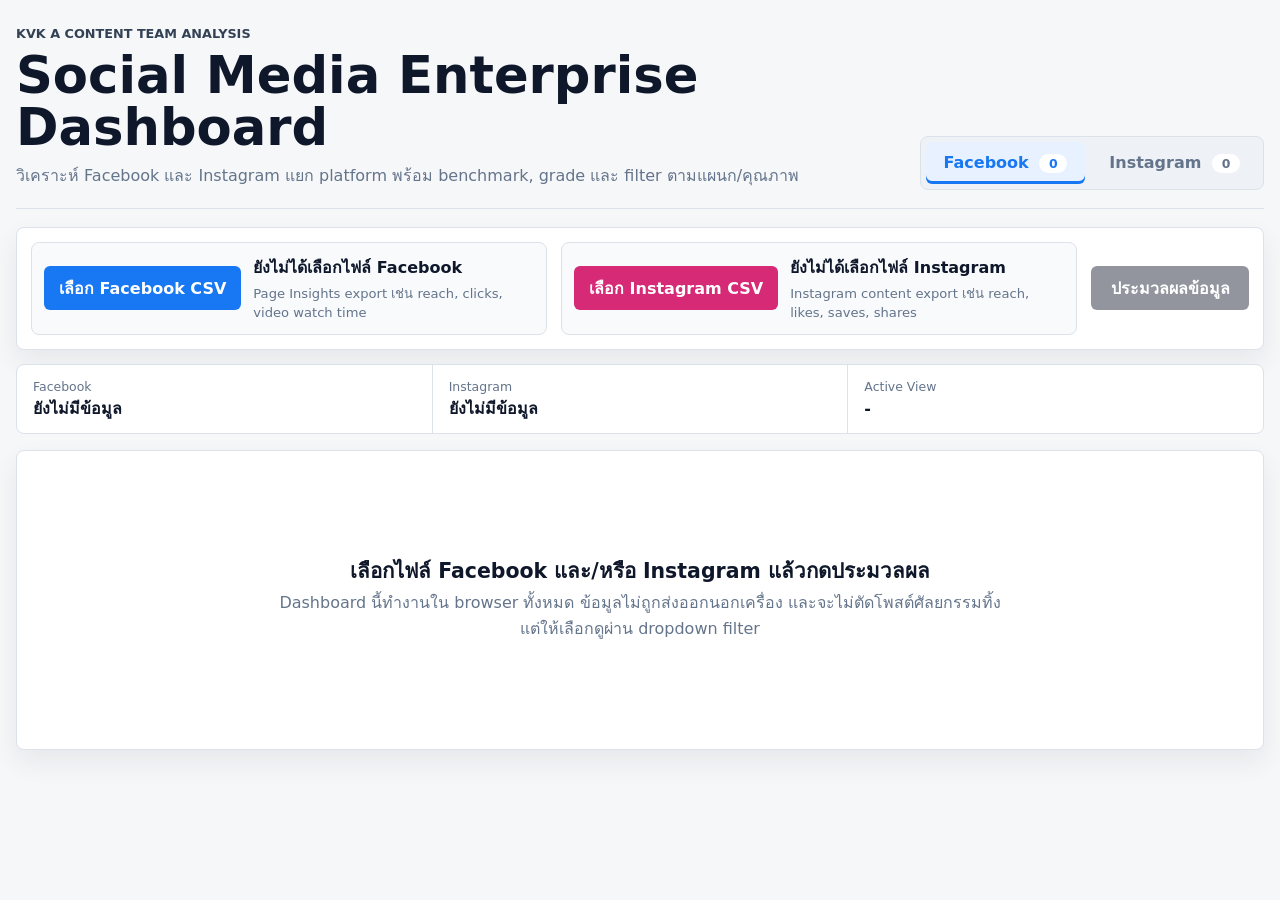
==== index.html @ 343311cc "Initial commit" ====
<!doctype html>
<html lang="th">
  <head>
    <meta charset="utf-8" />
    <meta name="viewport" content="width=device-width, initial-scale=1" />
    <title>KVK Social Analytics Dashboard</title>
    <link rel="stylesheet" href="styles.css" />
  </head>
  <body>
    <main class="app-shell">
      <header class="page-header">
        <div>
          <p class="eyebrow">KVK A Content Team Analysis</p>
          <h1>Social Media Enterprise Dashboard</h1>
          <p class="subtitle">
            วิเคราะห์ Facebook และ Instagram แยก platform พร้อม benchmark, grade และ filter ตามแผนก/คุณภาพ
          </p>
        </div>
        <div class="platform-tabs" role="tablist" aria-label="Platform tabs">
          <button id="tabFacebook" class="platform-tab active fb" type="button" data-platform="facebook">
            Facebook <span id="facebookTabCount">0</span>
          </button>
          <button id="tabInstagram" class="platform-tab ig" type="button" data-platform="instagram">
            Instagram <span id="instagramTabCount">0</span>
          </button>
        </div>
      </header>

      <section class="upload-panel" aria-label="Upload CSV files">
        <div class="upload-item">
          <input id="facebookInput" class="file-input" type="file" accept=".csv,text/csv" />
          <label for="facebookInput" class="file-button fb">เลือก Facebook CSV</label>
          <div>
            <strong id="facebookFileName">ยังไม่ได้เลือกไฟล์ Facebook</strong>
            <span>Page Insights export เช่น reach, clicks, video watch time</span>
          </div>
        </div>

        <div class="upload-item">
          <input id="instagramInput" class="file-input" type="file" accept=".csv,text/csv" />
          <label for="instagramInput" class="file-button ig">เลือก Instagram CSV</label>
          <div>
            <strong id="instagramFileName">ยังไม่ได้เลือกไฟล์ Instagram</strong>
            <span>Instagram content export เช่น reach, likes, saves, shares</span>
          </div>
        </div>

        <button id="processButton" class="process-button" type="button">ประมวลผลข้อมูล</button>
      </section>

      <section class="status-strip" aria-label="Data status">
        <div>
          <span>Facebook</span>
          <strong id="facebookStatus">ยังไม่มีข้อมูล</strong>
        </div>
        <div>
          <span>Instagram</span>
          <strong id="instagramStatus">ยังไม่มีข้อมูล</strong>
        </div>
        <div>
          <span>Active View</span>
          <strong id="activeStatus">-</strong>
        </div>
      </section>

      <section id="noticeBox" class="notice" hidden></section>

      <section id="emptyState" class="empty-state">
        <h2>เลือกไฟล์ Facebook และ/หรือ Instagram แล้วกดประมวลผล</h2>
        <p>
          Dashboard นี้ทำงานใน browser ทั้งหมด ข้อมูลไม่ถูกส่งออกนอกเครื่อง และจะไม่ตัดโพสต์ศัลยกรรมทิ้ง แต่ให้เลือกดูผ่าน dropdown filter
        </p>
      </section>

      <section id="facebookView" class="platform-view" hidden>
        <article class="methodology-card fb-border">
          <div class="methodology-title fb-soft">
            <div>
              <h2>Facebook Benchmarks & Methodology</h2>
              <p>อ้างอิงแนวเดียวกับตัวอย่าง: วัดภาพนิ่งด้วย CTR และวัดวิดีโอด้วย retention signal ที่มีในไฟล์</p>
            </div>
          </div>
          <div class="methodology-grid">
            <div>
              <h3>ภาพนิ่ง (Image)</h3>
              <div class="grade-rules">
                <span class="grade-chip grade-a">Grade A: CTR >= 3.5%</span>
                <span class="grade-chip grade-b">Grade B: CTR 1.5% - 3.49%</span>
                <span class="grade-chip grade-c">Grade C: CTR < 1.5%</span>
              </div>
              <p>CTR = การคลิกทั้งหมด / Reach ใช้ชี้ว่า creative ทำให้ผู้ชมสนใจต่อหรือไม่</p>
            </div>
            <div>
              <h3>วิดีโอ (Video)</h3>
              <div class="grade-rules">
                <span class="grade-chip grade-a">Grade A: Retention proxy >= 10%</span>
                <span class="grade-chip grade-b">Grade B: 5% - 9.99%</span>
                <span class="grade-chip grade-c">Grade C: < 5%</span>
              </div>
              <p>ไฟล์นี้ไม่มี 1-minute retention โดยตรง จึงใช้ Average Watch Time / Duration เป็น proxy เมื่อมีข้อมูลพอ</p>
            </div>
          </div>
        </article>

        <div class="sub-tabs" role="tablist" aria-label="Facebook content type">
          <button id="facebookImageTab" class="sub-tab active fb" type="button" data-type="image">
            ภาพนิ่ง <span id="facebookImageCount">0</span>
          </button>
          <button id="facebookVideoTab" class="sub-tab" type="button" data-type="video">
            วิดีโอ <span id="facebookVideoCount">0</span>
          </button>
        </div>

        <section class="filter-bar" aria-label="Facebook filters">
          <select id="facebookDepartmentFilter">
            <option value="all">ทุกแผนก</option>
            <option value="surgery">ศัลยกรรม</option>
            <option value="aesthetic">หัตถการ / เสริมความงาม</option>
            <option value="brand">แบรนด์ / โปรโมชัน / ประกาศ</option>
          </select>
          <select id="facebookQualityFilter">
            <option value="all">ทุกคุณภาพ</option>
            <option value="A">Grade A</option>
            <option value="B">Grade B</option>
            <option value="C">Grade C</option>
            <option value="NA">N/A</option>
          </select>
          <input id="facebookSearch" type="search" placeholder="ค้นหาโพสต์ Facebook..." />
        </section>

        <section id="facebookKpis" class="kpi-grid"></section>
        <section class="visual-grid">
          <article class="panel panel-wide">
            <div class="panel-heading">
              <h2>Weekly Trend</h2>
              <p>Reach, engagement และ clicks ตามสัปดาห์</p>
            </div>
            <div id="facebookTrendChart" class="chart-box"></div>
          </article>
          <article class="panel">
            <div class="panel-heading">
              <h2>แผนก</h2>
              <p>Performance ตาม department filter</p>
            </div>
            <div id="facebookDepartmentChart" class="chart-box compact"></div>
          </article>
          <article class="panel">
            <div class="panel-heading">
              <h2>Top Posts</h2>
              <p>โพสต์ที่ reach สูงสุดใน view นี้</p>
            </div>
            <div id="facebookTopChart" class="chart-box compact"></div>
          </article>
        </section>
        <section class="panel panel-wide">
          <div class="panel-heading">
            <h2>Facebook Content Table</h2>
            <p>เรียงตาม Reach พร้อม grade และ benchmark metric</p>
          </div>
          <div class="table-wrap">
            <table>
              <thead id="facebookTableHead"></thead>
              <tbody id="facebookTableBody"></tbody>
            </table>
          </div>
        </section>
      </section>

      <section id="instagramView" class="platform-view" hidden>
        <article class="methodology-card ig-border">
          <div class="methodology-title ig-soft">
            <div>
              <h2>Instagram Benchmarks & Methodology</h2>
              <p>วัดคุณภาพด้วย Engagement Rate (ER) ตามแนว Health & Beauty benchmark ในตัวอย่าง</p>
            </div>
          </div>
          <div class="methodology-grid">
            <div>
              <h3>Engagement Rate (ER)</h3>
              <div class="grade-rules">
                <span class="grade-chip grade-a">Grade A: ER >= 2.5%</span>
                <span class="grade-chip grade-b">Grade B: ER 1.0% - 2.49%</span>
                <span class="grade-chip grade-c">Grade C: ER < 1.0%</span>
              </div>
              <p>ER = (likes + comments + shares + saves + follows) / Reach</p>
            </div>
            <div>
              <h3>Instagram Context</h3>
              <p>
                ER เหมาะกับ Instagram เพราะพฤติกรรมผู้ใช้เน้น visual engagement มากกว่า click-through และไฟล์นี้มี like/save/share/comment ครบสำหรับคำนวณ
              </p>
            </div>
          </div>
        </article>

        <section class="filter-bar" aria-label="Instagram filters">
          <select id="instagramDepartmentFilter">
            <option value="all">ทุกแผนก</option>
            <option value="surgery">ศัลยกรรม</option>
            <option value="aesthetic">หัตถการ / เสริมความงาม</option>
            <option value="brand">แบรนด์ / โปรโมชัน / ประกาศ</option>
          </select>
          <select id="instagramQualityFilter">
            <option value="all">ทุกคุณภาพ (ER)</option>
            <option value="A">Grade A</option>
            <option value="B">Grade B</option>
            <option value="C">Grade C</option>
          </select>
          <select id="instagramTypeFilter">
            <option value="all">ทุกประเภทโพสต์</option>
            <option value="video">Reels / วิดีโอ</option>
            <option value="image">ภาพนิ่ง / สไลด์</option>
          </select>
          <input id="instagramSearch" type="search" placeholder="ค้นหาโพสต์ Instagram..." />
        </section>

        <section id="instagramKpis" class="kpi-grid"></section>
        <section class="visual-grid">
          <article class="panel panel-wide">
            <div class="panel-heading">
              <h2>Weekly Trend</h2>
              <p>Reach และ engagement ตามสัปดาห์</p>
            </div>
            <div id="instagramTrendChart" class="chart-box"></div>
          </article>
          <article class="panel">
            <div class="panel-heading">
              <h2>Grade Mix</h2>
              <p>สัดส่วนคุณภาพตาม ER</p>
            </div>
            <div id="instagramGradeChart" class="chart-box compact"></div>
          </article>
          <article class="panel">
            <div class="panel-heading">
              <h2>Top Posts</h2>
              <p>โพสต์ที่ ER สูงสุดใน view นี้</p>
            </div>
            <div id="instagramTopChart" class="chart-box compact"></div>
          </article>
        </section>
        <section class="panel panel-wide">
          <div class="panel-heading">
            <h2>Instagram Content Table</h2>
            <p>เรียงตาม ER พร้อม action metrics</p>
          </div>
          <div class="table-wrap">
            <table>
              <thead>
                <tr>
                  <th>#</th>
                  <th>เนื้อหา</th>
                  <th>แผนก</th>
                  <th>ประเภท</th>
                  <th>Reach</th>
                  <th>Views</th>
                  <th>Engagement</th>
                  <th>ER</th>
                  <th>Grade</th>
                  <th>ลิงก์</th>
                </tr>
              </thead>
              <tbody id="instagramTableBody"></tbody>
            </table>
          </div>
        </section>
      </section>
    </main>

    <script src="app.js"></script>
  </body>
</html>
---- styles.css ----
:root {
  color-scheme: light;
  --bg: #f6f7f9;
  --surface: #ffffff;
  --surface-soft: #f8fafc;
  --ink: #0f172a;
  --muted: #64748b;
  --line: #dbe2ea;
  --fb: #1877f2;
  --fb-dark: #0f4fa8;
  --ig: #d62976;
  --ig-dark: #9d174d;
  --green: #059669;
  --amber: #b7791f;
  --red: #be123c;
  --blue: #2563eb;
  --teal: #0f766e;
  --shadow: 0 12px 28px rgba(15, 23, 42, 0.07);
  font-family:
    Inter, ui-sans-serif, system-ui, -apple-system, BlinkMacSystemFont, "Segoe UI",
    "Noto Sans Thai", Arial, sans-serif;
}

* {
  box-sizing: border-box;
}

[hidden] {
  display: none !important;
}

body {
  margin: 0;
  min-width: 320px;
  color: var(--ink);
  background: var(--bg);
}

button,
input,
select {
  font: inherit;
}

button,
label,
select {
  cursor: pointer;
}

.app-shell {
  width: min(1440px, calc(100% - 32px));
  margin: 0 auto;
  padding: 26px 0 52px;
}

.page-header {
  display: grid;
  grid-template-columns: minmax(0, 1fr) auto;
  gap: 22px;
  align-items: end;
  margin-bottom: 18px;
  padding-bottom: 18px;
  border-bottom: 1px solid var(--line);
}

.eyebrow {
  margin: 0 0 8px;
  color: #334155;
  font-size: 0.8rem;
  font-weight: 850;
  letter-spacing: 0;
  text-transform: uppercase;
}

h1,
h2,
h3,
p {
  margin-top: 0;
}

h1 {
  margin-bottom: 10px;
  font-size: clamp(2rem, 4vw, 3.55rem);
  line-height: 1.02;
  letter-spacing: 0;
}

h2 {
  margin-bottom: 4px;
  font-size: 1rem;
  line-height: 1.35;
}

h3 {
  margin-bottom: 10px;
  font-size: 0.92rem;
}

.subtitle {
  max-width: 820px;
  margin-bottom: 0;
  color: var(--muted);
  line-height: 1.65;
}

.platform-tabs {
  display: flex;
  gap: 6px;
  padding: 5px;
  border: 1px solid var(--line);
  border-radius: 8px;
  background: #eef2f6;
}

.platform-tab,
.sub-tab {
  min-height: 42px;
  padding: 0 18px;
  border: 0;
  border-radius: 6px;
  color: var(--muted);
  background: transparent;
  font-weight: 820;
}

.platform-tab.active.fb,
.sub-tab.active.fb {
  color: var(--fb);
  background: #e8f1ff;
  box-shadow: inset 0 -3px 0 var(--fb);
}

.platform-tab.active.ig,
.sub-tab.active.ig {
  color: var(--ig);
  background: #fdf2f8;
  box-shadow: inset 0 -3px 0 var(--ig);
}

.platform-tab span,
.sub-tab span {
  display: inline-flex;
  min-width: 28px;
  justify-content: center;
  margin-left: 5px;
  padding: 2px 7px;
  border-radius: 999px;
  background: #fff;
  font-size: 0.78rem;
}

.upload-panel,
.status-strip,
.empty-state,
.methodology-card,
.panel,
.kpi-card,
.filter-bar,
.sub-tabs {
  border: 1px solid var(--line);
  border-radius: 8px;
  background: var(--surface);
  box-shadow: var(--shadow);
}

.upload-panel {
  display: grid;
  grid-template-columns: minmax(0, 1fr) minmax(0, 1fr) auto;
  gap: 14px;
  align-items: stretch;
  margin-bottom: 14px;
  padding: 14px;
}

.upload-item {
  display: grid;
  grid-template-columns: auto minmax(0, 1fr);
  gap: 12px;
  align-items: center;
  min-height: 86px;
  padding: 12px;
  border: 1px solid var(--line);
  border-radius: 8px;
  background: var(--surface-soft);
}

.upload-item strong,
.upload-item span {
  display: block;
}

.upload-item strong {
  margin-bottom: 4px;
  overflow-wrap: anywhere;
}

.upload-item span {
  color: var(--muted);
  font-size: 0.82rem;
  line-height: 1.45;
}

.file-input {
  position: absolute;
  width: 1px;
  height: 1px;
  overflow: hidden;
  clip: rect(0 0 0 0);
  white-space: nowrap;
}

.file-button,
.process-button {
  display: inline-flex;
  align-items: center;
  justify-content: center;
  min-height: 44px;
  padding: 0 15px;
  border: 0;
  border-radius: 6px;
  color: #fff;
  font-weight: 850;
  white-space: nowrap;
}

.file-button.fb {
  background: var(--fb);
}

.file-button.ig {
  background: var(--ig);
}

.process-button {
  min-width: 158px;
  align-self: center;
  background: #0f172a;
}

.process-button:disabled {
  cursor: not-allowed;
  opacity: 0.45;
}

.status-strip {
  display: grid;
  grid-template-columns: repeat(3, minmax(0, 1fr));
  gap: 1px;
  overflow: hidden;
  margin-bottom: 16px;
  background: var(--line);
  box-shadow: none;
}

.status-strip div {
  padding: 14px 16px;
  background: #fff;
}

.status-strip span {
  display: block;
  margin-bottom: 4px;
  color: var(--muted);
  font-size: 0.78rem;
}

.status-strip strong {
  display: block;
  font-size: 1rem;
  line-height: 1.35;
}

.notice {
  margin-bottom: 16px;
  padding: 12px 14px;
  border: 1px solid #f3cc73;
  border-radius: 8px;
  color: #6b4f12;
  background: #fff8df;
  line-height: 1.5;
}

.empty-state {
  display: grid;
  min-height: 300px;
  place-items: center;
  align-content: center;
  padding: 44px 22px;
  text-align: center;
}

.empty-state h2 {
  font-size: 1.28rem;
}

.empty-state p {
  max-width: 740px;
  margin-bottom: 0;
  color: var(--muted);
  line-height: 1.65;
}

.platform-view {
  display: grid;
  gap: 16px;
}

.methodology-card {
  overflow: hidden;
  box-shadow: none;
}

.methodology-card.fb-border {
  border-color: #bfd7ff;
}

.methodology-card.ig-border {
  border-color: #f4c5dc;
}

.methodology-title {
  padding: 16px 18px;
  border-bottom: 1px solid var(--line);
}

.methodology-title p,
.methodology-grid p,
.panel-heading p {
  margin-bottom: 0;
  color: var(--muted);
  font-size: 0.86rem;
  line-height: 1.55;
}

.fb-soft {
  background: #eff6ff;
}

.ig-soft {
  background: #fdf2f8;
}

.methodology-grid {
  display: grid;
  grid-template-columns: repeat(2, minmax(0, 1fr));
}

.methodology-grid > div {
  padding: 18px;
}

.methodology-grid > div + div {
  border-left: 1px solid var(--line);
}

.grade-rules {
  display: grid;
  gap: 8px;
  margin-bottom: 14px;
}

.grade-chip,
.pill {
  display: inline-flex;
  align-items: center;
  width: fit-content;
  max-width: 100%;
  min-height: 28px;
  padding: 4px 10px;
  border-radius: 999px;
  font-size: 0.78rem;
  font-weight: 850;
  line-height: 1.2;
}

.grade-a {
  color: #065f46;
  background: #d1fae5;
}

.grade-b {
  color: #854d0e;
  background: #fef3c7;
}

.grade-c {
  color: #9f1239;
  background: #ffe4e6;
}

.grade-na {
  color: #475569;
  background: #e2e8f0;
}

.sub-tabs {
  display: flex;
  gap: 8px;
  padding: 8px;
  box-shadow: none;
}

.filter-bar {
  display: grid;
  grid-template-columns: repeat(3, minmax(180px, auto)) minmax(220px, 1fr);
  gap: 12px;
  padding: 14px;
  box-shadow: none;
}

.filter-bar select,
.filter-bar input {
  min-height: 42px;
  min-width: 0;
  border: 1px solid var(--line);
  border-radius: 6px;
  padding: 0 12px;
  color: var(--ink);
  background: #fff;
  outline: none;
}

.filter-bar input {
  cursor: text;
}

.filter-bar select:focus,
.filter-bar input:focus {
  border-color: #94a3b8;
  box-shadow: 0 0 0 3px rgba(148, 163, 184, 0.18);
}

.kpi-grid {
  display: grid;
  grid-template-columns: repeat(6, minmax(0, 1fr));
  gap: 12px;
}

.kpi-card {
  min-height: 116px;
  padding: 15px;
  box-shadow: none;
}

.kpi-card .label {
  min-height: 34px;
  margin-bottom: 9px;
  color: var(--muted);
  font-size: 0.8rem;
  font-weight: 780;
  line-height: 1.35;
}

.kpi-card .value {
  margin-bottom: 7px;
  font-size: clamp(1.35rem, 2.4vw, 1.92rem);
  font-weight: 900;
  line-height: 1.05;
  overflow-wrap: anywhere;
}

.kpi-card .meta {
  margin-bottom: 0;
  color: var(--muted);
  font-size: 0.78rem;
  line-height: 1.35;
}

.kpi-fb {
  border-top: 4px solid var(--fb);
}

.kpi-ig {
  border-top: 4px solid var(--ig);
}

.kpi-green {
  border-top: 4px solid var(--green);
}

.kpi-amber {
  border-top: 4px solid var(--amber);
}

.kpi-blue {
  border-top: 4px solid var(--blue);
}

.kpi-teal {
  border-top: 4px solid var(--teal);
}

.visual-grid {
  display: grid;
  grid-template-columns: repeat(2, minmax(0, 1fr));
  gap: 16px;
}

.panel {
  min-width: 0;
  padding: 18px;
  box-shadow: none;
}

.panel-wide {
  grid-column: 1 / -1;
}

.panel-heading {
  margin-bottom: 14px;
}

.chart-box {
  min-height: 320px;
  overflow: hidden;
}

.chart-box.compact {
  min-height: 340px;
}

.chart-svg {
  display: block;
  width: 100%;
  height: auto;
}

.axis-label,
.chart-label {
  fill: #64748b;
  font-size: 12px;
}

.chart-title-label {
  fill: var(--ink);
  font-size: 13px;
  font-weight: 800;
}

.legend {
  display: flex;
  flex-wrap: wrap;
  gap: 12px;
  margin-top: 8px;
  color: var(--muted);
  font-size: 0.82rem;
}

.legend-item {
  display: inline-flex;
  gap: 6px;
  align-items: center;
}

.swatch {
  width: 11px;
  height: 11px;
  border-radius: 3px;
}

.table-wrap {
  overflow-x: auto;
  border: 1px solid var(--line);
  border-radius: 8px;
}

table {
  width: 100%;
  min-width: 1120px;
  border-collapse: collapse;
  background: #fff;
}

th,
td {
  padding: 12px 14px;
  border-bottom: 1px solid var(--line);
  text-align: left;
  vertical-align: top;
}

th {
  color: #fff;
  background: #1e293b;
  font-size: 0.8rem;
  font-weight: 850;
  white-space: nowrap;
}

td {
  font-size: 0.87rem;
  line-height: 1.45;
}

tbody tr:hover {
  background: #f8fafc;
}

.post-title {
  max-width: 520px;
  font-weight: 760;
}

.post-meta {
  margin-top: 5px;
  color: var(--muted);
  font-size: 0.78rem;
}

.pill-dept {
  color: #0f172a;
  background: #e2e8f0;
}

.link-cell a {
  color: var(--fb-dark);
  font-weight: 850;
}

.instagram-view .link-cell a {
  color: var(--ig-dark);
}

@media (max-width: 1180px) {
  .page-header,
  .upload-panel,
  .status-strip,
  .methodology-grid,
  .filter-bar {
    grid-template-columns: 1fr;
  }

  .methodology-grid > div + div {
    border-top: 1px solid var(--line);
    border-left: 0;
  }

  .kpi-grid {
    grid-template-columns: repeat(3, minmax(0, 1fr));
  }
}

@media (max-width: 820px) {
  .app-shell {
    width: min(100% - 20px, 720px);
    padding-top: 18px;
  }

  .platform-tabs,
  .sub-tabs {
    flex-wrap: wrap;
  }

  .upload-item {
    grid-template-columns: 1fr;
  }

  .kpi-grid,
  .visual-grid {
    grid-template-columns: 1fr;
  }

  .panel-wide {
    grid-column: auto;
  }

  .chart-box,
  .chart-box.compact {
    min-height: 260px;
  }
}

@media (max-width: 540px) {
  h1 {
    font-size: 2rem;
  }

  .platform-tab,
  .sub-tab,
  .file-button,
  .process-button {
    width: 100%;
  }

  th,
  td {
    padding: 10px 12px;
  }
}
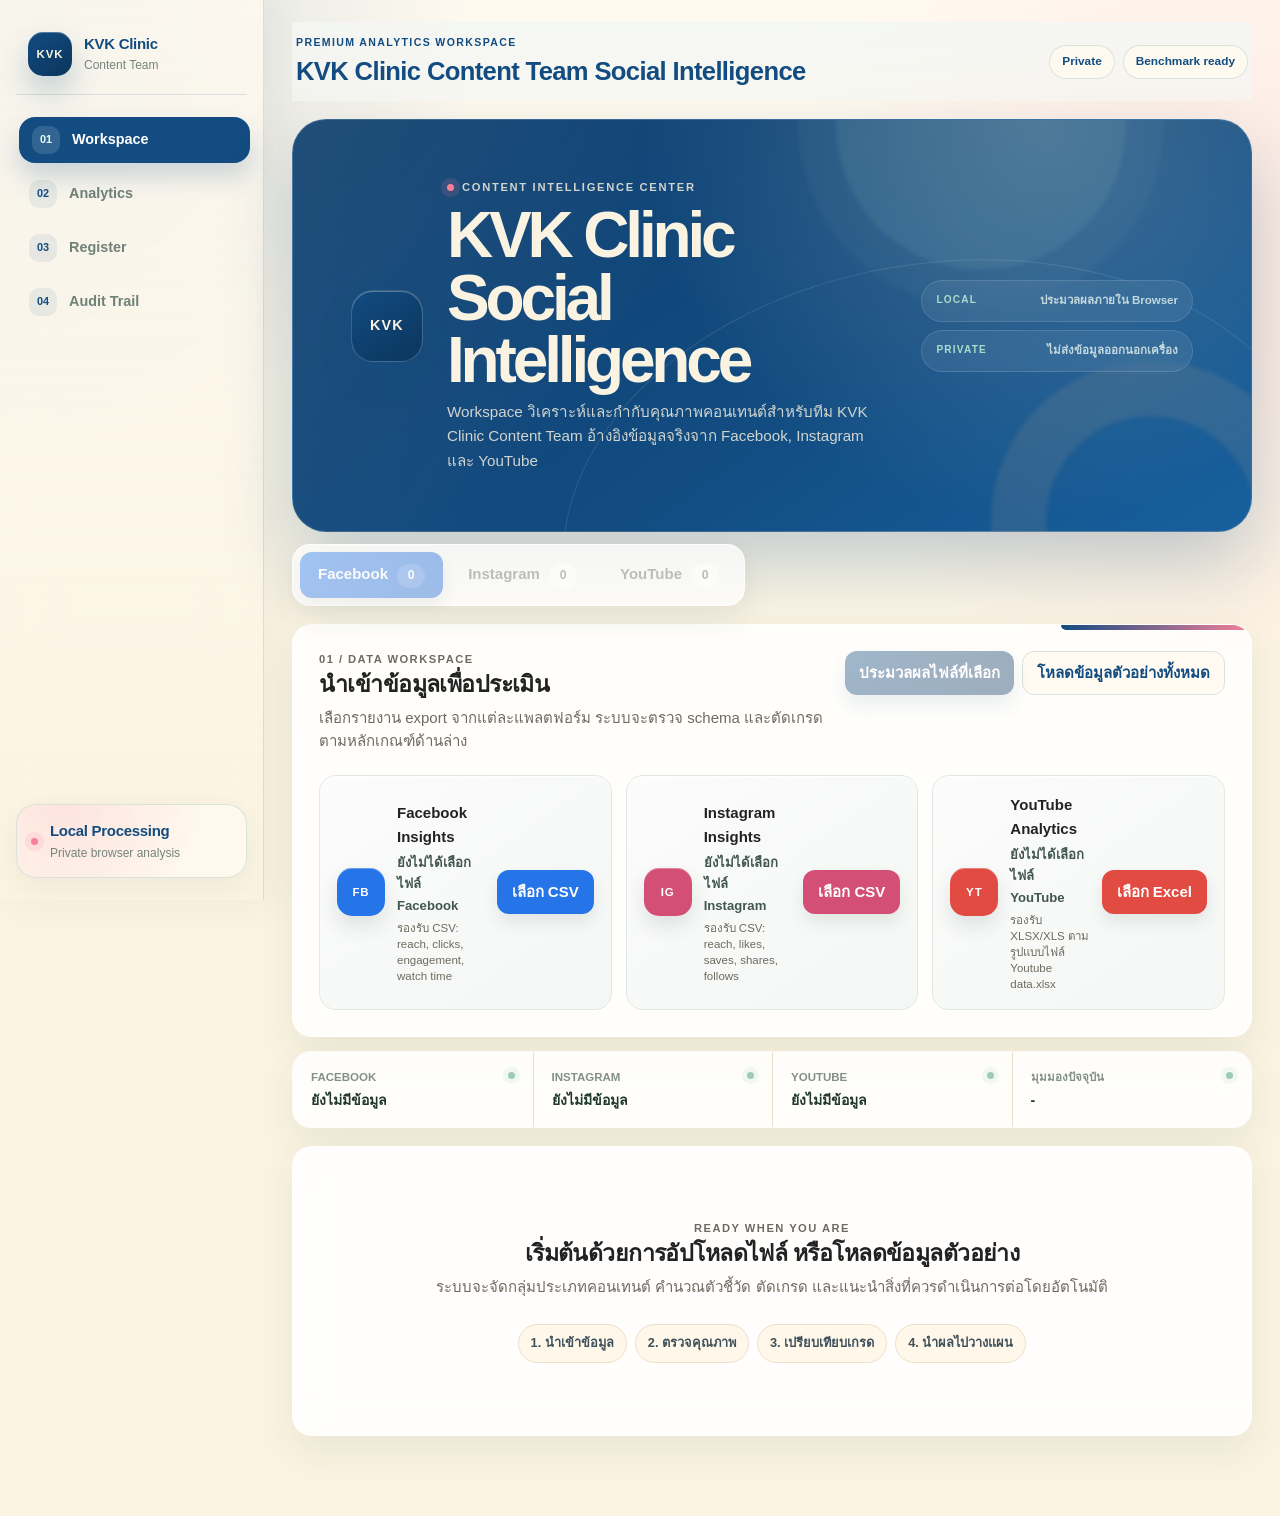
==== commit 2e4f08c3: "Update KVK social analytics workspace" ====
--- a/index.html
+++ b/index.html
@@ -3,269 +3,294 @@
   <head>
     <meta charset="utf-8" />
     <meta name="viewport" content="width=device-width, initial-scale=1" />
-    <title>KVK Social Analytics Dashboard</title>
+    <title>KVK Clinic Content Team Social Intelligence</title>
     <link rel="stylesheet" href="styles.css" />
   </head>
   <body>
-    <main class="app-shell">
-      <header class="page-header">
-        <div>
-          <p class="eyebrow">KVK A Content Team Analysis</p>
-          <h1>Social Media Enterprise Dashboard</h1>
-          <p class="subtitle">
-            วิเคราะห์ Facebook และ Instagram แยก platform พร้อม benchmark, grade และ filter ตามแผนก/คุณภาพ
-          </p>
-        </div>
-        <div class="platform-tabs" role="tablist" aria-label="Platform tabs">
-          <button id="tabFacebook" class="platform-tab active fb" type="button" data-platform="facebook">
-            Facebook <span id="facebookTabCount">0</span>
-          </button>
-          <button id="tabInstagram" class="platform-tab ig" type="button" data-platform="instagram">
-            Instagram <span id="instagramTabCount">0</span>
-          </button>
+    <div class="premium-workspace">
+      <aside class="app-sidebar" aria-label="Workspace navigation">
+        <div class="sidebar-brand">
+          <span class="sidebar-logo">KVK</span>
+          <div>
+            <strong>KVK Clinic</strong>
+            <span>Content Team</span>
+          </div>
+        </div>
+        <nav class="sidebar-nav" aria-label="Dashboard sections">
+          <a class="sidebar-link active" href="#uploadTitle"><span>01</span>Workspace</a>
+          <a class="sidebar-link" href="#facebookView"><span>02</span>Analytics</a>
+          <a class="sidebar-link" href="#facebookTableBody"><span>03</span>Register</a>
+          <a class="sidebar-link" href="#detailModal"><span>04</span>Audit Trail</a>
+        </nav>
+        <div class="sidebar-status">
+          <span class="live-dot"></span>
+          <div>
+            <strong>Local Processing</strong>
+            <small>Private browser analysis</small>
+          </div>
+        </div>
+      </aside>
+
+      <main class="app-shell">
+        <div class="top-command-bar">
+          <div>
+            <p class="section-kicker">Premium analytics workspace</p>
+            <h2>KVK Clinic Content Team Social Intelligence</h2>
+          </div>
+          <div class="command-actions" aria-label="Workspace status">
+            <span>Private</span>
+            <span>Benchmark ready</span>
+          </div>
+        </div>
+      <header class="hero-header">
+        <div class="hero-orb hero-orb-one" aria-hidden="true"></div>
+        <div class="hero-orb hero-orb-two" aria-hidden="true"></div>
+        <div class="brand-lockup">
+          <span class="brand-mark">KVK</span>
+          <div>
+            <p class="eyebrow"><span class="live-dot"></span> Content Intelligence Center</p>
+            <h1>KVK Clinic<br /><span>Social Intelligence</span></h1>
+            <p class="subtitle">Workspace วิเคราะห์และกำกับคุณภาพคอนเทนต์สำหรับทีม KVK Clinic Content Team อ้างอิงข้อมูลจริงจาก Facebook, Instagram และ YouTube</p>
+          </div>
+        </div>
+        <div class="header-meta">
+          <span class="security-pill"><strong>LOCAL</strong> ประมวลผลภายใน Browser</span>
+          <span class="security-pill"><strong>PRIVATE</strong> ไม่ส่งข้อมูลออกนอกเครื่อง</span>
         </div>
       </header>
 
-      <section class="upload-panel" aria-label="Upload CSV files">
-        <div class="upload-item">
-          <input id="facebookInput" class="file-input" type="file" accept=".csv,text/csv" />
-          <label for="facebookInput" class="file-button fb">เลือก Facebook CSV</label>
-          <div>
-            <strong id="facebookFileName">ยังไม่ได้เลือกไฟล์ Facebook</strong>
-            <span>Page Insights export เช่น reach, clicks, video watch time</span>
-          </div>
-        </div>
-
-        <div class="upload-item">
-          <input id="instagramInput" class="file-input" type="file" accept=".csv,text/csv" />
-          <label for="instagramInput" class="file-button ig">เลือก Instagram CSV</label>
-          <div>
-            <strong id="instagramFileName">ยังไม่ได้เลือกไฟล์ Instagram</strong>
-            <span>Instagram content export เช่น reach, likes, saves, shares</span>
-          </div>
-        </div>
-
-        <button id="processButton" class="process-button" type="button">ประมวลผลข้อมูล</button>
-      </section>
-
-      <section class="status-strip" aria-label="Data status">
-        <div>
-          <span>Facebook</span>
-          <strong id="facebookStatus">ยังไม่มีข้อมูล</strong>
-        </div>
-        <div>
-          <span>Instagram</span>
-          <strong id="instagramStatus">ยังไม่มีข้อมูล</strong>
-        </div>
-        <div>
-          <span>Active View</span>
-          <strong id="activeStatus">-</strong>
-        </div>
+      <nav class="platform-tabs" role="tablist" aria-label="เลือกแพลตฟอร์ม">
+        <button id="tabFacebook" class="platform-tab active fb" type="button" data-platform="facebook">
+          Facebook <span id="facebookTabCount">0</span>
+        </button>
+        <button id="tabInstagram" class="platform-tab ig" type="button" data-platform="instagram">
+          Instagram <span id="instagramTabCount">0</span>
+        </button>
+        <button id="tabYoutube" class="platform-tab yt" type="button" data-platform="youtube">
+          YouTube <span id="youtubeTabCount">0</span>
+        </button>
+      </nav>
+
+      <section class="workspace-card upload-workspace" aria-labelledby="uploadTitle">
+        <div class="section-heading">
+          <div>
+            <p class="section-kicker">01 / Data workspace</p>
+            <h2 id="uploadTitle">นำเข้าข้อมูลเพื่อประเมิน</h2>
+            <p>เลือกรายงาน export จากแต่ละแพลตฟอร์ม ระบบจะตรวจ schema และตัดเกรดตามหลักเกณฑ์ด้านล่าง</p>
+          </div>
+          <div class="upload-actions">
+            <button id="processButton" class="process-button" type="button">ประมวลผลไฟล์ที่เลือก</button>
+            <button id="loadSampleButton" class="secondary-button" type="button">โหลดข้อมูลตัวอย่างทั้งหมด</button>
+          </div>
+        </div>
+
+        <div class="upload-grid">
+          <article class="upload-item fb-upload">
+            <div class="upload-platform">FB</div>
+            <div class="upload-copy">
+              <strong>Facebook Insights</strong>
+              <span id="facebookFileName">ยังไม่ได้เลือกไฟล์ Facebook</span>
+              <small>รองรับ CSV: reach, clicks, engagement, watch time</small>
+            </div>
+            <input id="facebookInput" class="file-input" type="file" accept=".csv,text/csv" />
+            <label for="facebookInput" class="file-button fb">เลือก CSV</label>
+          </article>
+
+          <article class="upload-item ig-upload">
+            <div class="upload-platform">IG</div>
+            <div class="upload-copy">
+              <strong>Instagram Insights</strong>
+              <span id="instagramFileName">ยังไม่ได้เลือกไฟล์ Instagram</span>
+              <small>รองรับ CSV: reach, likes, saves, shares, follows</small>
+            </div>
+            <input id="instagramInput" class="file-input" type="file" accept=".csv,text/csv" />
+            <label for="instagramInput" class="file-button ig">เลือก CSV</label>
+          </article>
+
+          <article class="upload-item yt-upload">
+            <div class="upload-platform">YT</div>
+            <div class="upload-copy">
+              <strong>YouTube Analytics</strong>
+              <span id="youtubeFileName">ยังไม่ได้เลือกไฟล์ YouTube</span>
+              <small>รองรับ XLSX/XLS ตามรูปแบบไฟล์ Youtube data.xlsx</small>
+            </div>
+            <input id="youtubeInput" class="file-input" type="file" accept=".xlsx,.xls,application/vnd.openxmlformats-officedocument.spreadsheetml.sheet,application/vnd.ms-excel" />
+            <label for="youtubeInput" class="file-button yt">เลือก Excel</label>
+          </article>
+        </div>
+      </section>
+
+      <section class="status-strip" aria-label="สถานะข้อมูล">
+        <div><span>Facebook</span><strong id="facebookStatus">ยังไม่มีข้อมูล</strong></div>
+        <div><span>Instagram</span><strong id="instagramStatus">ยังไม่มีข้อมูล</strong></div>
+        <div><span>YouTube</span><strong id="youtubeStatus">ยังไม่มีข้อมูล</strong></div>
+        <div><span>มุมมองปัจจุบัน</span><strong id="activeStatus">-</strong></div>
       </section>
 
       <section id="noticeBox" class="notice" hidden></section>
 
-      <section id="emptyState" class="empty-state">
-        <h2>เลือกไฟล์ Facebook และ/หรือ Instagram แล้วกดประมวลผล</h2>
-        <p>
-          Dashboard นี้ทำงานใน browser ทั้งหมด ข้อมูลไม่ถูกส่งออกนอกเครื่อง และจะไม่ตัดโพสต์ศัลยกรรมทิ้ง แต่ให้เลือกดูผ่าน dropdown filter
-        </p>
+      <section id="emptyState" class="empty-state onboarding-state">
+        <p class="section-kicker">Ready when you are</p>
+        <h2>เริ่มต้นด้วยการอัปโหลดไฟล์ หรือโหลดข้อมูลตัวอย่าง</h2>
+        <p>ระบบจะจัดกลุ่มประเภทคอนเทนต์ คำนวณตัวชี้วัด ตัดเกรด และแนะนำสิ่งที่ควรดำเนินการต่อโดยอัตโนมัติ</p>
+        <div class="onboarding-steps">
+          <span>1. นำเข้าข้อมูล</span>
+          <span>2. ตรวจคุณภาพ</span>
+          <span>3. เปรียบเทียบเกรด</span>
+          <span>4. นำผลไปวางแผน</span>
+        </div>
       </section>
 
       <section id="facebookView" class="platform-view" hidden>
         <article class="methodology-card fb-border">
           <div class="methodology-title fb-soft">
             <div>
-              <h2>Facebook Benchmarks & Methodology</h2>
-              <p>อ้างอิงแนวเดียวกับตัวอย่าง: วัดภาพนิ่งด้วย CTR และวัดวิดีโอด้วย retention signal ที่มีในไฟล์</p>
-            </div>
+              <p class="section-kicker">Governance Standard v2.0 · Updated 4 June 2026</p>
+              <h2>ประเมิน Facebook ด้วยมาตรฐาน Healthcare และ Meta Creative ปัจจุบัน</h2>
+              <p>ใช้เกณฑ์เปอร์เซ็นต์ตรง ๆ จากมาตรฐานตลาด และไม่เปรียบเทียบกับผลงานภายในองค์กร</p>
+            </div>
+            <a class="reference-chip" href="https://blog.hootsuite.com/healthcare-social-media-benchmarks/" target="_blank" rel="noopener">อ้างอิง: Healthcare Benchmark 2025</a>
           </div>
           <div class="methodology-grid">
             <div>
-              <h3>ภาพนิ่ง (Image)</h3>
-              <div class="grade-rules">
-                <span class="grade-chip grade-a">Grade A: CTR >= 3.5%</span>
-                <span class="grade-chip grade-b">Grade B: CTR 1.5% - 3.49%</span>
-                <span class="grade-chip grade-c">Grade C: CTR < 1.5%</span>
-              </div>
-              <p>CTR = การคลิกทั้งหมด / Reach ใช้ชี้ว่า creative ทำให้ผู้ชมสนใจต่อหรือไม่</p>
-            </div>
-            <div>
-              <h3>วิดีโอ (Video)</h3>
-              <div class="grade-rules">
-                <span class="grade-chip grade-a">Grade A: Retention proxy >= 10%</span>
-                <span class="grade-chip grade-b">Grade B: 5% - 9.99%</span>
-                <span class="grade-chip grade-c">Grade C: < 5%</span>
-              </div>
-              <p>ไฟล์นี้ไม่มี 1-minute retention โดยตรง จึงใช้ Average Watch Time / Duration เป็น proxy เมื่อมีข้อมูลพอ</p>
+              <h3>ภาพนิ่ง: Engagement Rate by Reach</h3>
+              <div class="grade-rules">
+                <div class="grade-rule"><span class="grade-chip grade-a">A · ดี ≥ 1.9%</span><span class="grade-action">ผ่านค่าเฉลี่ย Healthcare 2025</span></div>
+                <div class="grade-rule"><span class="grade-chip grade-b">B · ผ่าน 1.0–1.89%</span><span class="grade-action">ใช้งานได้ · ควรทดสอบเพิ่ม</span></div>
+                <div class="grade-rule"><span class="grade-chip grade-c">C · ควรปรับ &lt; 1.0%</span><span class="grade-action">ทบทวนเนื้อหาและ CTA</span></div>
+              </div>
+              <div class="formula-box"><strong>สูตร:</strong> Reactions + Comments + Shares ÷ Reach × 100 · Click Rate แสดงเป็นข้อมูลประกอบ</div>
+            </div>
+            <div>
+              <h3>วิดีโอ: Actual Hook + 1min Continuation</h3>
+              <div class="video-grade-framework">
+                <div class="signal-card">
+                  <span class="signal-index">01</span>
+                  <h4>Data Validity Gate</h4>
+                  <p>ตัดเกรด Actual Hook เมื่อ Reach ≥ 100 และคลิปยาวตั้งแต่ 60 วินาทีต้องมีค่า 1-minute จริง</p>
+                  <ul><li>ข้อมูล 1 นาทีไม่ครบ = N/A</li><li>คลิปสั้นกว่า 60 วินาทีใช้ Hook เท่านั้น</li><li>ไฟล์ไม่มีค่า 3 วินาทีจริงจึงค่อยใช้ Watch Ratio</li></ul>
+                </div>
+                <div class="signal-card">
+                  <span class="signal-index">02</span>
+                  <h4>Actual 3s Hook Rate</h4>
+                  <p>Unique 3-second viewers ÷ Reach ใช้วัดความสามารถในการหยุดคนดู</p>
+                  <ul><li>A · ดี ≥ 30%</li><li>B · ผ่าน 20–29.9%</li><li>C · ควรปรับ &lt; 20%</li></ul>
+                </div>
+              </div>
+              <p class="methodology-footnote"><strong>เกรดรวมวิดีโอยาว:</strong> A ต้องมี Hook ≥ 30% และ 1min Continuation ≥ 15%; B ต้องมี Hook ≥ 20% และ 1min ≥ 8%; หากต่ำกว่าข้อใดข้อหนึ่งเป็น C โดย 1min Continuation = Unique 1-minute viewers ÷ Unique 3-second viewers</p>
+              <p class="methodology-footnote"><strong>หมายเหตุประเทศไทย:</strong> ณ วันที่ 4 มิถุนายน 2026 ยังไม่มี public benchmark ที่ตรวจสอบได้สำหรับคลินิกเสริมความงามไทยโดยเฉพาะ จึงไม่กล่าวอ้างว่าเป็นค่าเฉลี่ยคลินิกไทย ค่าอ้างอิงตลาดไทยแบบกว้างจาก <a href="https://twfdigital.com/2024/08/facebook-ig-engagement-benchmark/" target="_blank" rel="noopener">TWF Digital</a> ใช้สูตรต่อ Followers ซึ่งต่างจาก export นี้และแสดงเป็นบริบทเท่านั้น ส่วนช่วง Hook/Hold อ้างอิง <a href="https://zeely.ai/blog/boost-meta-ads-hook-rate/" target="_blank" rel="noopener">Meta creative working range</a> และใช้ 1-minute เป็นเกณฑ์ continuation สำหรับคลิปยาว</p>
             </div>
           </div>
         </article>
 
-        <div class="sub-tabs" role="tablist" aria-label="Facebook content type">
-          <button id="facebookImageTab" class="sub-tab active fb" type="button" data-type="image">
-            ภาพนิ่ง <span id="facebookImageCount">0</span>
-          </button>
-          <button id="facebookVideoTab" class="sub-tab" type="button" data-type="video">
-            วิดีโอ <span id="facebookVideoCount">0</span>
-          </button>
-        </div>
-
-        <section class="filter-bar" aria-label="Facebook filters">
-          <select id="facebookDepartmentFilter">
-            <option value="all">ทุกแผนก</option>
-            <option value="surgery">ศัลยกรรม</option>
-            <option value="aesthetic">หัตถการ / เสริมความงาม</option>
-            <option value="brand">แบรนด์ / โปรโมชัน / ประกาศ</option>
-          </select>
-          <select id="facebookQualityFilter">
-            <option value="all">ทุกคุณภาพ</option>
-            <option value="A">Grade A</option>
-            <option value="B">Grade B</option>
-            <option value="C">Grade C</option>
-            <option value="NA">N/A</option>
-          </select>
-          <input id="facebookSearch" type="search" placeholder="ค้นหาโพสต์ Facebook..." />
-        </section>
-
+        <div class="sub-tabs" role="tablist" aria-label="ประเภท Facebook">
+          <button id="facebookImageTab" class="sub-tab active fb" type="button" data-type="image">ภาพนิ่ง <span id="facebookImageCount">0</span></button>
+          <button id="facebookVideoTab" class="sub-tab" type="button" data-type="video">วิดีโอ <span id="facebookVideoCount">0</span></button>
+        </div>
+
+        <section class="filter-bar" aria-label="ตัวกรอง Facebook">
+          <select id="facebookDepartmentFilter"><option value="all">ทุกหมวดเนื้อหา</option><option value="surgery">ศัลยกรรม</option><option value="aesthetic">หัตถการ / ความงาม</option><option value="brand">แบรนด์ / โปรโมชั่น</option></select>
+          <select id="facebookQualityFilter"><option value="all">ทุกเกรด</option><option value="A">Grade A</option><option value="B">Grade B</option><option value="C">Grade C</option><option value="NA">N/A</option></select>
+          <input id="facebookSearch" type="search" placeholder="ค้นหาโพสต์ Facebook" />
+        </section>
         <section id="facebookKpis" class="kpi-grid"></section>
         <section class="visual-grid">
-          <article class="panel panel-wide">
-            <div class="panel-heading">
-              <h2>Weekly Trend</h2>
-              <p>Reach, engagement และ clicks ตามสัปดาห์</p>
-            </div>
-            <div id="facebookTrendChart" class="chart-box"></div>
-          </article>
-          <article class="panel">
-            <div class="panel-heading">
-              <h2>แผนก</h2>
-              <p>Performance ตาม department filter</p>
-            </div>
-            <div id="facebookDepartmentChart" class="chart-box compact"></div>
-          </article>
-          <article class="panel">
-            <div class="panel-heading">
-              <h2>Top Posts</h2>
-              <p>โพสต์ที่ reach สูงสุดใน view นี้</p>
-            </div>
-            <div id="facebookTopChart" class="chart-box compact"></div>
-          </article>
-        </section>
-        <section class="panel panel-wide">
-          <div class="panel-heading">
-            <h2>Facebook Content Table</h2>
-            <p>เรียงตาม Reach พร้อม grade และ benchmark metric</p>
-          </div>
-          <div class="table-wrap">
-            <table>
-              <thead id="facebookTableHead"></thead>
-              <tbody id="facebookTableBody"></tbody>
-            </table>
-          </div>
-        </section>
+          <article class="panel panel-wide"><div class="panel-heading"><h2>Weekly Performance</h2><p>แนวโน้ม Reach, Engagement และ Clicks</p></div><div id="facebookTrendChart" class="chart-box"></div></article>
+          <article class="panel"><div class="panel-heading"><h2>Content Category</h2><p>Reach ตามหมวดเนื้อหา</p></div><div id="facebookDepartmentChart" class="chart-box compact"></div></article>
+          <article class="panel"><div class="panel-heading"><h2>Top Content</h2><p>รายการที่สร้าง Reach สูงสุด</p></div><div id="facebookTopChart" class="chart-box compact"></div></article>
+        </section>
+        <section class="panel panel-wide"><div class="panel-heading"><h2>Facebook Content Register</h2><p>คลิกแต่ละรายการเพื่อดูเหตุผลการตัดเกรดและคำแนะนำ</p></div><div class="table-wrap"><table><thead id="facebookTableHead"></thead><tbody id="facebookTableBody"></tbody></table></div></section>
       </section>
 
       <section id="instagramView" class="platform-view" hidden>
         <article class="methodology-card ig-border">
           <div class="methodology-title ig-soft">
-            <div>
-              <h2>Instagram Benchmarks & Methodology</h2>
-              <p>วัดคุณภาพด้วย Engagement Rate (ER) ตามแนว Health & Beauty benchmark ในตัวอย่าง</p>
-            </div>
+            <div><p class="section-kicker">Instagram grading framework</p><h2>วัดความสามารถในการสร้างปฏิสัมพันธ์ด้วย Engagement Rate</h2><p>รวม interaction ที่มีนัยต่อธุรกิจ ได้แก่ likes, comments, shares, saves และ follows</p></div>
+            <a class="reference-chip" href="https://www.dashsocial.com/social-media-benchmarks/beauty-industry" target="_blank" rel="noopener">อ้างอิง: Beauty Benchmark 2026</a>
           </div>
           <div class="methodology-grid">
             <div>
-              <h3>Engagement Rate (ER)</h3>
-              <div class="grade-rules">
-                <span class="grade-chip grade-a">Grade A: ER >= 2.5%</span>
-                <span class="grade-chip grade-b">Grade B: ER 1.0% - 2.49%</span>
-                <span class="grade-chip grade-c">Grade C: ER < 1.0%</span>
-              </div>
-              <p>ER = (likes + comments + shares + saves + follows) / Reach</p>
-            </div>
-            <div>
-              <h3>Instagram Context</h3>
-              <p>
-                ER เหมาะกับ Instagram เพราะพฤติกรรมผู้ใช้เน้น visual engagement มากกว่า click-through และไฟล์นี้มี like/save/share/comment ครบสำหรับคำนวณ
-              </p>
-            </div>
+              <h3>เกณฑ์ตัดเกรด</h3>
+              <div class="grade-rules">
+                <div class="grade-rule"><span class="grade-chip grade-a">A · ดี ≥ 3.7%</span><span class="grade-action">Healthcare average 2025</span></div>
+                <div class="grade-rule"><span class="grade-chip grade-b">B · ผ่าน 2.0–3.69%</span><span class="grade-action">Beauty working range 2026</span></div>
+                <div class="grade-rule"><span class="grade-chip grade-c">C · ควรปรับ &lt; 2.0%</span><span class="grade-action">ทบทวน audience fit และ CTA</span></div>
+              </div>
+            </div>
+            <div><h3>วิธีคำนวณ</h3><div class="formula-box"><strong>ER =</strong> (Likes + Comments + Shares + Saves + Follows) ÷ Reach × 100</div><p class="methodology-footnote">ER ใช้เปรียบเทียบประสิทธิภาพต่อ Reach และไม่ควรใช้แทนยอดขายหรือผลลัพธ์ด้าน conversion โดยตรง</p></div>
           </div>
         </article>
-
-        <section class="filter-bar" aria-label="Instagram filters">
-          <select id="instagramDepartmentFilter">
-            <option value="all">ทุกแผนก</option>
-            <option value="surgery">ศัลยกรรม</option>
-            <option value="aesthetic">หัตถการ / เสริมความงาม</option>
-            <option value="brand">แบรนด์ / โปรโมชัน / ประกาศ</option>
-          </select>
-          <select id="instagramQualityFilter">
-            <option value="all">ทุกคุณภาพ (ER)</option>
-            <option value="A">Grade A</option>
-            <option value="B">Grade B</option>
-            <option value="C">Grade C</option>
-          </select>
-          <select id="instagramTypeFilter">
-            <option value="all">ทุกประเภทโพสต์</option>
-            <option value="video">Reels / วิดีโอ</option>
-            <option value="image">ภาพนิ่ง / สไลด์</option>
-          </select>
-          <input id="instagramSearch" type="search" placeholder="ค้นหาโพสต์ Instagram..." />
-        </section>
-
+        <section class="filter-bar" aria-label="ตัวกรอง Instagram">
+          <select id="instagramDepartmentFilter"><option value="all">ทุกหมวดเนื้อหา</option><option value="surgery">ศัลยกรรม</option><option value="aesthetic">หัตถการ / ความงาม</option><option value="brand">แบรนด์ / โปรโมชั่น</option></select>
+          <select id="instagramQualityFilter"><option value="all">ทุกเกรด</option><option value="A">Grade A</option><option value="B">Grade B</option><option value="C">Grade C</option><option value="NA">N/A</option></select>
+          <select id="instagramTypeFilter"><option value="all">ทุกประเภท</option><option value="video">Reels / วิดีโอ</option><option value="image">ภาพนิ่ง / สไลด์</option></select>
+          <input id="instagramSearch" type="search" placeholder="ค้นหาโพสต์ Instagram" />
+        </section>
         <section id="instagramKpis" class="kpi-grid"></section>
         <section class="visual-grid">
-          <article class="panel panel-wide">
-            <div class="panel-heading">
-              <h2>Weekly Trend</h2>
-              <p>Reach และ engagement ตามสัปดาห์</p>
-            </div>
-            <div id="instagramTrendChart" class="chart-box"></div>
-          </article>
-          <article class="panel">
-            <div class="panel-heading">
-              <h2>Grade Mix</h2>
-              <p>สัดส่วนคุณภาพตาม ER</p>
-            </div>
-            <div id="instagramGradeChart" class="chart-box compact"></div>
-          </article>
-          <article class="panel">
-            <div class="panel-heading">
-              <h2>Top Posts</h2>
-              <p>โพสต์ที่ ER สูงสุดใน view นี้</p>
-            </div>
-            <div id="instagramTopChart" class="chart-box compact"></div>
-          </article>
-        </section>
-        <section class="panel panel-wide">
-          <div class="panel-heading">
-            <h2>Instagram Content Table</h2>
-            <p>เรียงตาม ER พร้อม action metrics</p>
-          </div>
-          <div class="table-wrap">
-            <table>
-              <thead>
-                <tr>
-                  <th>#</th>
-                  <th>เนื้อหา</th>
-                  <th>แผนก</th>
-                  <th>ประเภท</th>
-                  <th>Reach</th>
-                  <th>Views</th>
-                  <th>Engagement</th>
-                  <th>ER</th>
-                  <th>Grade</th>
-                  <th>ลิงก์</th>
-                </tr>
-              </thead>
-              <tbody id="instagramTableBody"></tbody>
-            </table>
-          </div>
-        </section>
-      </section>
-    </main>
-
+          <article class="panel panel-wide"><div class="panel-heading"><h2>Weekly Performance</h2><p>แนวโน้ม Reach, Engagement และ Views</p></div><div id="instagramTrendChart" class="chart-box"></div></article>
+          <article class="panel"><div class="panel-heading"><h2>Grade Distribution</h2><p>Reach แยกตามเกรด</p></div><div id="instagramGradeChart" class="chart-box compact"></div></article>
+          <article class="panel"><div class="panel-heading"><h2>Top Content</h2><p>รายการที่มี ER สูงสุด</p></div><div id="instagramTopChart" class="chart-box compact"></div></article>
+        </section>
+        <section class="panel panel-wide"><div class="panel-heading"><h2>Instagram Content Register</h2><p>คลิกแต่ละรายการเพื่อดูเหตุผลการตัดเกรดและคำแนะนำ</p></div><div class="table-wrap"><table><thead><tr><th>#</th><th>เนื้อหา</th><th>หมวด</th><th>ประเภท</th><th>Reach</th><th>Views</th><th>Engagement</th><th>ER</th><th>Grade</th><th>ลิงก์</th></tr></thead><tbody id="instagramTableBody"></tbody></table></div></section>
+      </section>
+
+      <section id="youtubeView" class="platform-view" hidden>
+        <article class="methodology-card yt-border">
+          <div class="methodology-title yt-soft">
+            <div><p class="section-kicker">Governance Standard v2.0 · Updated 4 June 2026</p><h2>ประเมิน YouTube ด้วยเกณฑ์ Retention ที่อ่านง่าย</h2><p>ใช้ metric จริงจากชีต “ข้อมูลตาราง” แยก Long-form และ Shorts พร้อม Data Validity Gate</p></div>
+            <a class="reference-chip" href="https://pages.dashsocial.com/hubfs/social-media-benchmark/2025/H2/youtube.pdf" target="_blank" rel="noopener">อ้างอิง: YouTube Benchmark H2 2025</a>
+          </div>
+          <div class="methodology-grid">
+            <div>
+              <h3>Long-form · วิดีโอเกิน 60 วินาที</h3>
+              <div class="grade-rules">
+                <div class="grade-rule"><span class="grade-chip grade-a">A · ดี ≥ 50%</span><span class="grade-action">Retention แข็งแรง</span></div>
+                <div class="grade-rule"><span class="grade-chip grade-b">B · ผ่าน 35–49.9%</span><span class="grade-action">ใช้งานได้ · ปรับจังหวะ</span></div>
+                <div class="grade-rule"><span class="grade-chip grade-c">C · ควรปรับ &lt; 35%</span><span class="grade-action">ทบทวนโครงเรื่อง</span></div>
+              </div>
+            </div>
+            <div>
+              <h3>Shorts · วิดีโอไม่เกิน 60 วินาที</h3>
+              <div class="grade-rules">
+                <div class="grade-rule"><span class="grade-chip grade-a">A · ดี ≥ 100%</span><span class="grade-action">มี replay/loop แข็งแรง</span></div>
+                <div class="grade-rule"><span class="grade-chip grade-b">B · ผ่าน 70–99.9%</span><span class="grade-action">Retention ใช้งานได้</span></div>
+                <div class="grade-rule"><span class="grade-chip grade-c">C · ควรปรับ &lt; 70%</span><span class="grade-action">แก้ first frame และจังหวะ</span></div>
+              </div>
+            </div>
+          </div>
+          <div class="scorecard-note"><strong>หลักการอ่านผล:</strong> เกณฑ์ YouTube เป็น working standard สำหรับทีมการตลาด ไม่ใช่เกณฑ์ทางการของ YouTube; รายงาน Dash Social H2 2025 ระบุ Beauty Average Percentage Viewed ที่ 104% แต่ไม่ได้แยกคลินิกไทยหรือแยก Long-form/Shorts จึงใช้เป็นทิศทางประกอบเท่านั้น</div>
+        </article>
+        <section class="filter-bar" aria-label="ตัวกรอง YouTube">
+          <select id="youtubeTypeFilter"><option value="all">ทุกประเภท</option><option value="long">Long-form</option><option value="short">Shorts</option></select>
+          <select id="youtubeQualityFilter"><option value="all">ทุกเกรด</option><option value="A">Grade A</option><option value="B">Grade B</option><option value="C">Grade C</option><option value="NA">N/A</option></select>
+          <input id="youtubeSearch" type="search" placeholder="ค้นหาชื่อวิดีโอ YouTube" />
+        </section>
+        <section id="youtubeKpis" class="kpi-grid"></section>
+        <section class="visual-grid">
+          <article class="panel panel-wide"><div class="panel-heading"><h2>Grade Distribution</h2><p>จำนวน Views แยกตามเกรด</p></div><div id="youtubeGradeChart" class="chart-box"></div></article>
+          <article class="panel"><div class="panel-heading"><h2>Top Retention</h2><p>วิดีโอที่รักษาคนดูได้ดีที่สุด</p></div><div id="youtubeRetentionChart" class="chart-box compact"></div></article>
+          <article class="panel"><div class="panel-heading"><h2>Top Views</h2><p>วิดีโอที่สร้างจำนวนการดูสูงสุด</p></div><div id="youtubeTopChart" class="chart-box compact"></div></article>
+        </section>
+        <section class="panel panel-wide"><div class="panel-heading"><h2>YouTube Video Register</h2><p>ตารางตัดเกรดละเอียดจากข้อมูลใน workbook</p></div><div class="table-wrap"><table><thead><tr><th>#</th><th>ชื่อวิดีโอ</th><th>ประเภท</th><th>Views</th><th>Retention</th><th>Stayed to Watch</th><th>Impression CTR</th><th>Subscribers</th><th>Grade Metric</th><th>Grade</th><th>ลิงก์</th></tr></thead><tbody id="youtubeTableBody"></tbody></table></div></section>
+      </section>
+      </main>
+    </div>
+
+    <section id="detailModal" class="detail-modal" hidden aria-hidden="true">
+      <div class="detail-backdrop" data-close-modal="true"></div>
+      <div class="detail-dialog" role="dialog" aria-modal="true" aria-labelledby="detailTitle">
+        <button id="detailCloseButton" class="detail-close" type="button" aria-label="ปิดรายละเอียด">×</button>
+        <div class="detail-header"><span id="detailBadge" class="detail-badge"></span><h2 id="detailTitle">รายละเอียดคอนเทนต์</h2><p id="detailSubtitle" class="detail-subtitle"></p></div>
+        <div id="detailMetricGrid" class="detail-metric-grid"></div>
+        <article id="detailEvaluation" class="detail-evaluation"><p id="detailGradeLabel" class="detail-grade-label"></p><p id="detailEvaluationText" class="detail-evaluation-text"></p></article>
+        <div class="detail-section"><h3>แนวทางดำเนินการ</h3><div id="detailActionList" class="detail-action-list"></div></div>
+        <div class="detail-section"><h3>เนื้อหา / ชื่อวิดีโอ</h3><p id="detailCaption" class="detail-caption"></p></div>
+        <div class="detail-footer"><a id="detailPermalink" href="#" target="_blank" rel="noopener">เปิดต้นฉบับ</a></div>
+      </div>
+    </section>
+
+    <script src="vendor/xlsx.full.min.js"></script>
     <script src="app.js"></script>
   </body>
 </html>
--- a/styles.css
+++ b/styles.css
@@ -1,146 +1,118 @@
 :root {
   color-scheme: light;
-  --bg: #f6f7f9;
+  --bg: #eef1f4;
   --surface: #ffffff;
-  --surface-soft: #f8fafc;
-  --ink: #0f172a;
-  --muted: #64748b;
-  --line: #dbe2ea;
+  --surface-soft: #f7f8fa;
+  --ink: #14212b;
+  --muted: #65747f;
+  --line: #dbe1e5;
+  --navy: #152c3b;
   --fb: #1877f2;
-  --fb-dark: #0f4fa8;
-  --ig: #d62976;
-  --ig-dark: #9d174d;
-  --green: #059669;
-  --amber: #b7791f;
-  --red: #be123c;
-  --blue: #2563eb;
-  --teal: #0f766e;
-  --shadow: 0 12px 28px rgba(15, 23, 42, 0.07);
-  font-family:
-    Inter, ui-sans-serif, system-ui, -apple-system, BlinkMacSystemFont, "Segoe UI",
-    "Noto Sans Thai", Arial, sans-serif;
-}
-
-* {
-  box-sizing: border-box;
-}
-
-[hidden] {
-  display: none !important;
-}
-
+  --ig: #c42a68;
+  --yt: #dc2626;
+  --green: #087f5b;
+  --amber: #a66207;
+  --red: #c1274f;
+  --blue: #2368b5;
+  --teal: #137d83;
+  --shadow: 0 12px 32px rgba(20, 33, 43, 0.07);
+  font-family: "Noto Sans Thai", "Leelawadee UI", Tahoma, sans-serif;
+}
+
+* { box-sizing: border-box; }
+[hidden] { display: none !important; }
 body {
   margin: 0;
   min-width: 320px;
   color: var(--ink);
-  background: var(--bg);
-}
-
-button,
-input,
-select {
-  font: inherit;
-}
-
-button,
-label,
-select {
-  cursor: pointer;
-}
-
-.app-shell {
-  width: min(1440px, calc(100% - 32px));
-  margin: 0 auto;
-  padding: 26px 0 52px;
-}
-
-.page-header {
+  background:
+    radial-gradient(circle at 7% 0%, rgba(30, 88, 119, 0.09), transparent 30%),
+    linear-gradient(180deg, #f7f8f9 0, var(--bg) 360px);
+}
+button, input, select { font: inherit; }
+button, label, select { cursor: pointer; }
+h1, h2, h3, h4, p { margin-top: 0; }
+h1 { margin-bottom: 8px; font-size: clamp(2rem, 4vw, 3.55rem); line-height: 1; letter-spacing: -0.055em; }
+h2 { margin-bottom: 5px; font-size: 1.15rem; line-height: 1.4; }
+h3 { margin-bottom: 12px; font-size: 0.95rem; }
+h4 { margin-bottom: 7px; }
+
+.app-shell { width: min(1480px, calc(100% - 32px)); margin: 0 auto; padding: 26px 0 60px; }
+.hero-header {
+  display: flex;
+  align-items: flex-end;
+  justify-content: space-between;
+  gap: 28px;
+  margin-bottom: 18px;
+  padding: 26px;
+  border-radius: 18px;
+  color: #fff;
+  background:
+    linear-gradient(115deg, rgba(255,255,255,0.08), transparent 45%),
+    var(--navy);
+  box-shadow: 0 20px 42px rgba(21, 44, 59, 0.18);
+}
+.brand-lockup { display: flex; align-items: flex-start; gap: 18px; }
+.brand-mark {
   display: grid;
-  grid-template-columns: minmax(0, 1fr) auto;
-  gap: 22px;
-  align-items: end;
-  margin-bottom: 18px;
-  padding-bottom: 18px;
-  border-bottom: 1px solid var(--line);
-}
-
-.eyebrow {
-  margin: 0 0 8px;
-  color: #334155;
-  font-size: 0.8rem;
-  font-weight: 850;
-  letter-spacing: 0;
+  width: 58px;
+  height: 58px;
+  flex: 0 0 auto;
+  place-items: center;
+  border: 1px solid rgba(255,255,255,0.25);
+  border-radius: 14px;
+  background: rgba(255,255,255,0.09);
+  font-size: 0.9rem;
+  font-weight: 900;
+  letter-spacing: 0.12em;
+}
+.eyebrow, .section-kicker {
+  margin-bottom: 7px;
+  font-size: 0.7rem;
+  font-weight: 900;
+  letter-spacing: 0.15em;
   text-transform: uppercase;
 }
-
-h1,
-h2,
-h3,
-p {
-  margin-top: 0;
-}
-
-h1 {
-  margin-bottom: 10px;
-  font-size: clamp(2rem, 4vw, 3.55rem);
-  line-height: 1.02;
-  letter-spacing: 0;
-}
-
-h2 {
-  margin-bottom: 4px;
-  font-size: 1rem;
-  line-height: 1.35;
-}
-
-h3 {
-  margin-bottom: 10px;
-  font-size: 0.92rem;
-}
-
-.subtitle {
-  max-width: 820px;
-  margin-bottom: 0;
-  color: var(--muted);
-  line-height: 1.65;
-}
+.eyebrow { color: #9fc2d8; }
+.section-kicker { color: #5b778a; }
+.subtitle { max-width: 820px; margin-bottom: 0; color: #c3d5df; line-height: 1.6; }
+.header-meta { display: flex; flex-wrap: wrap; justify-content: flex-end; gap: 8px; }
+.security-pill, .reference-chip {
+  display: inline-flex;
+  min-height: 30px;
+  align-items: center;
+  padding: 0 11px;
+  border-radius: 999px;
+  font-size: 0.72rem;
+  font-weight: 760;
+}
+.security-pill { border: 1px solid rgba(255,255,255,0.18); color: #dbe8ee; background: rgba(255,255,255,0.07); }
+.reference-chip { color: #405866; background: #edf1f3; text-decoration: none; }
 
 .platform-tabs {
+  position: sticky;
+  top: 8px;
+  z-index: 20;
   display: flex;
   gap: 6px;
-  padding: 5px;
+  margin-bottom: 16px;
+  padding: 6px;
   border: 1px solid var(--line);
-  border-radius: 8px;
-  background: #eef2f6;
-}
-
-.platform-tab,
-.sub-tab {
+  border-radius: 12px;
+  background: rgba(255,255,255,0.94);
+  box-shadow: var(--shadow);
+  backdrop-filter: blur(12px);
+}
+.platform-tab, .sub-tab {
   min-height: 42px;
   padding: 0 18px;
   border: 0;
-  border-radius: 6px;
+  border-radius: 8px;
   color: var(--muted);
   background: transparent;
   font-weight: 820;
 }
-
-.platform-tab.active.fb,
-.sub-tab.active.fb {
-  color: var(--fb);
-  background: #e8f1ff;
-  box-shadow: inset 0 -3px 0 var(--fb);
-}
-
-.platform-tab.active.ig,
-.sub-tab.active.ig {
-  color: var(--ig);
-  background: #fdf2f8;
-  box-shadow: inset 0 -3px 0 var(--ig);
-}
-
-.platform-tab span,
-.sub-tab span {
+.platform-tab span, .sub-tab span {
   display: inline-flex;
   min-width: 28px;
   justify-content: center;
@@ -148,544 +120,1081 @@
   padding: 2px 7px;
   border-radius: 999px;
   background: #fff;
-  font-size: 0.78rem;
-}
-
-.upload-panel,
-.status-strip,
-.empty-state,
-.methodology-card,
-.panel,
-.kpi-card,
-.filter-bar,
-.sub-tabs {
+  font-size: 0.76rem;
+}
+.platform-tab.active.fb, .sub-tab.active.fb { color: var(--fb); background: #edf5ff; box-shadow: inset 0 -3px 0 var(--fb); }
+.platform-tab.active.ig, .sub-tab.active.ig { color: var(--ig); background: #fff1f6; box-shadow: inset 0 -3px 0 var(--ig); }
+.platform-tab.active.yt, .sub-tab.active.yt { color: var(--yt); background: #fff0f0; box-shadow: inset 0 -3px 0 var(--yt); }
+.platform-tab:disabled { cursor: not-allowed; opacity: 0.42; }
+
+.workspace-card, .status-strip, .empty-state, .methodology-card, .panel, .kpi-card, .filter-bar, .sub-tabs {
   border: 1px solid var(--line);
-  border-radius: 8px;
+  border-radius: 14px;
   background: var(--surface);
   box-shadow: var(--shadow);
 }
-
-.upload-panel {
-  display: grid;
-  grid-template-columns: minmax(0, 1fr) minmax(0, 1fr) auto;
-  gap: 14px;
-  align-items: stretch;
-  margin-bottom: 14px;
-  padding: 14px;
-}
-
+.upload-workspace { margin-bottom: 14px; padding: 20px; }
+.section-heading, .methodology-title, .panel-heading {
+  display: flex;
+  align-items: flex-start;
+  justify-content: space-between;
+  gap: 20px;
+}
+.section-heading { margin-bottom: 16px; }
+.section-heading p, .methodology-title p, .panel-heading p { margin-bottom: 0; color: var(--muted); line-height: 1.55; }
+.upload-actions { display: flex; flex-wrap: wrap; justify-content: flex-end; gap: 8px; }
+.process-button, .secondary-button, .file-button {
+  display: inline-flex;
+  min-height: 42px;
+  align-items: center;
+  justify-content: center;
+  padding: 0 14px;
+  border-radius: 8px;
+  font-weight: 830;
+  white-space: nowrap;
+}
+.process-button { border: 1px solid var(--navy); color: #fff; background: var(--navy); }
+.process-button:disabled { cursor: not-allowed; opacity: 0.4; }
+.secondary-button { border: 1px solid var(--line); color: var(--ink); background: #fff; }
+.upload-grid { display: grid; grid-template-columns: repeat(3, minmax(0, 1fr)); gap: 12px; }
 .upload-item {
   display: grid;
-  grid-template-columns: auto minmax(0, 1fr);
+  grid-template-columns: auto minmax(0, 1fr) auto;
   gap: 12px;
   align-items: center;
-  min-height: 86px;
-  padding: 12px;
+  min-height: 100px;
+  padding: 14px;
   border: 1px solid var(--line);
-  border-radius: 8px;
+  border-radius: 12px;
   background: var(--surface-soft);
 }
-
-.upload-item strong,
-.upload-item span {
+.upload-platform {
+  display: grid;
+  width: 42px;
+  height: 42px;
+  place-items: center;
+  border-radius: 10px;
+  color: #fff;
+  font-size: 0.72rem;
+  font-weight: 900;
+  letter-spacing: 0.08em;
+}
+.fb-upload .upload-platform { background: var(--fb); }
+.ig-upload .upload-platform { background: var(--ig); }
+.yt-upload .upload-platform { background: var(--yt); }
+.upload-copy strong, .upload-copy span, .upload-copy small { display: block; }
+.upload-copy span { margin-top: 3px; overflow-wrap: anywhere; color: #40515c; font-size: 0.82rem; font-weight: 700; }
+.upload-copy small { margin-top: 4px; color: var(--muted); font-size: 0.72rem; line-height: 1.4; }
+.file-input { position: absolute; width: 1px; height: 1px; overflow: hidden; clip: rect(0 0 0 0); white-space: nowrap; }
+.file-button { border: 0; color: #fff; }
+.file-button.fb { background: var(--fb); }
+.file-button.ig { background: var(--ig); }
+.file-button.yt { background: var(--yt); }
+
+.status-strip { display: grid; grid-template-columns: repeat(4, minmax(0, 1fr)); gap: 1px; overflow: hidden; margin-bottom: 16px; background: var(--line); box-shadow: none; }
+.status-strip div { padding: 13px 15px; background: #fff; }
+.status-strip span { display: block; margin-bottom: 4px; color: var(--muted); font-size: 0.72rem; font-weight: 760; text-transform: uppercase; }
+.status-strip strong { display: block; font-size: 0.88rem; line-height: 1.4; }
+.notice { margin-bottom: 16px; padding: 12px 14px; border: 1px solid #e8c875; border-radius: 10px; color: #694d10; background: #fff9e9; line-height: 1.5; }
+.empty-state { display: grid; min-height: 290px; place-items: center; align-content: center; padding: 42px 22px; text-align: center; }
+.empty-state p { max-width: 760px; margin-bottom: 0; color: var(--muted); line-height: 1.65; }
+.onboarding-steps { display: flex; flex-wrap: wrap; justify-content: center; gap: 8px; margin-top: 24px; }
+.onboarding-steps span { padding: 8px 12px; border: 1px solid var(--line); border-radius: 999px; color: #40515c; background: var(--surface-soft); font-size: 0.8rem; font-weight: 760; }
+
+.platform-view { display: grid; gap: 16px; }
+.methodology-card { overflow: hidden; box-shadow: none; }
+.methodology-card.fb-border { border-color: #bcd4f5; }
+.methodology-card.ig-border { border-color: #efbed2; }
+.methodology-card.yt-border { border-color: #f0bcbc; }
+.methodology-title { padding: 18px; border-bottom: 1px solid var(--line); }
+.fb-soft { background: #f1f7ff; }
+.ig-soft { background: #fff4f8; }
+.yt-soft { background: #fff5f5; }
+.methodology-grid { display: grid; grid-template-columns: repeat(2, minmax(0, 1fr)); }
+.methodology-grid > div { padding: 18px; }
+.methodology-grid > div + div { border-left: 1px solid var(--line); }
+.grade-rules { display: grid; gap: 8px; }
+.grade-rule { display: grid; grid-template-columns: minmax(0, 1fr) minmax(0, 1.2fr); gap: 12px; align-items: center; padding: 9px; border-radius: 8px; background: var(--surface-soft); }
+.grade-chip { display: inline-flex; width: max-content; max-width: 100%; align-items: center; padding: 5px 9px; border-radius: 999px; font-size: 0.76rem; font-weight: 860; white-space: nowrap; }
+.grade-a { color: #086343; background: #dff5eb; }
+.grade-b { color: #8a5606; background: #fff0c9; }
+.grade-c { color: #a11f42; background: #ffe2e9; }
+.grade-na { color: #52636e; background: #e8edef; }
+.grade-action { color: #475966; font-size: 0.79rem; text-align: right; }
+.formula-box, .scorecard-note { margin-top: 14px; padding: 12px 14px; border-left: 3px solid #4d748a; border-radius: 8px; color: #40515c; background: #f1f5f7; font-size: 0.82rem; line-height: 1.6; }
+.scorecard-note { margin: 0 18px 18px; }
+.methodology-footnote { margin: 12px 0 0; color: var(--muted); font-size: 0.76rem; line-height: 1.6; }
+.video-grade-framework { display: grid; grid-template-columns: repeat(2, minmax(0, 1fr)); gap: 10px; }
+.signal-card { position: relative; padding: 13px; border: 1px solid var(--line); border-radius: 10px; background: var(--surface-soft); }
+.signal-index { display: inline-flex; margin-bottom: 8px; color: #7591a1; font-size: 0.7rem; font-weight: 900; letter-spacing: 0.1em; }
+.signal-card p { margin-bottom: 9px; color: var(--muted); font-size: 0.78rem; line-height: 1.5; }
+.signal-card ul { margin: 0; padding-left: 17px; color: #40515c; font-size: 0.76rem; line-height: 1.5; }
+.signal-card li + li { margin-top: 4px; }
+
+.sub-tabs { display: flex; gap: 6px; padding: 6px; box-shadow: none; }
+.filter-bar { display: grid; grid-template-columns: repeat(3, minmax(0, 1fr)); gap: 10px; padding: 12px; box-shadow: none; }
+.filter-bar select, .filter-bar input { width: 100%; min-height: 42px; padding: 0 12px; border: 1px solid var(--line); border-radius: 8px; color: var(--ink); background: #fff; outline: none; }
+.filter-bar select:focus, .filter-bar input:focus { border-color: #668da4; box-shadow: 0 0 0 3px rgba(102,141,164,0.13); }
+.kpi-grid { display: grid; grid-template-columns: repeat(6, minmax(0, 1fr)); gap: 10px; }
+.kpi-card { position: relative; overflow: hidden; min-height: 122px; padding: 15px; box-shadow: none; }
+.kpi-card::before { content: ""; position: absolute; inset: 0 auto 0 0; width: 4px; background: #7a919e; }
+.kpi-fb::before, .kpi-blue::before { background: var(--fb); }
+.kpi-ig::before { background: var(--ig); }
+.kpi-yt::before { background: var(--yt); }
+.kpi-teal::before { background: var(--teal); }
+.kpi-green::before { background: var(--green); }
+.kpi-amber::before { background: var(--amber); }
+.kpi-card .label { margin-bottom: 9px; color: var(--muted); font-size: 0.7rem; font-weight: 850; letter-spacing: 0.06em; text-transform: uppercase; }
+.kpi-card .value { margin-bottom: 6px; font-size: clamp(1.22rem, 2.4vw, 1.8rem); font-weight: 900; letter-spacing: -0.04em; }
+.kpi-card .meta { margin-bottom: 0; color: var(--muted); font-size: 0.72rem; line-height: 1.4; }
+.visual-grid { display: grid; grid-template-columns: repeat(2, minmax(0, 1fr)); gap: 14px; }
+.panel { overflow: hidden; padding: 16px; box-shadow: none; }
+.panel-wide { grid-column: 1 / -1; }
+.panel-heading { margin-bottom: 12px; }
+.panel-heading p { font-size: 0.78rem; }
+.chart-box { min-height: 310px; overflow-x: auto; }
+.chart-box.compact { min-height: 250px; }
+.chart-svg { display: block; width: 100%; min-width: 520px; height: auto; }
+.axis-label { fill: #71818b; font-size: 11px; }
+.chart-label, .chart-title-label { fill: #263944; font-size: 11px; font-weight: 700; }
+.legend { display: flex; flex-wrap: wrap; gap: 12px; margin-top: 8px; }
+.legend-item { display: inline-flex; align-items: center; gap: 6px; color: var(--muted); font-size: 0.75rem; }
+.swatch { width: 10px; height: 10px; border-radius: 3px; }
+.table-wrap { overflow: auto; border: 1px solid var(--line); border-radius: 10px; }
+table { width: 100%; border-collapse: collapse; }
+th, td { padding: 11px 13px; border-bottom: 1px solid #edf0f2; text-align: left; vertical-align: top; }
+th { position: sticky; top: 0; z-index: 2; color: #dbe6eb; background: var(--navy); font-size: 0.7rem; font-weight: 850; white-space: nowrap; }
+td { font-size: 0.8rem; line-height: 1.45; }
+tbody tr:hover { background: #f4f7f8; }
+.interactive-row { cursor: pointer; }
+.interactive-row:focus-visible { outline: 2px solid var(--blue); outline-offset: -2px; }
+.post-title { max-width: 500px; font-weight: 760; }
+.post-meta { margin-top: 4px; color: var(--muted); font-size: 0.7rem; }
+.pill { display: inline-flex; padding: 4px 8px; border-radius: 999px; font-size: 0.69rem; font-weight: 750; white-space: nowrap; }
+.pill-dept { color: #3d505b; background: #e8edef; }
+.link-cell a, .detail-footer a { color: var(--blue); font-weight: 800; text-decoration: none; }
+
+.detail-modal { position: fixed; inset: 0; z-index: 50; display: grid; place-items: center; padding: 24px; }
+.detail-backdrop { position: absolute; inset: 0; background: rgba(14, 28, 37, 0.68); backdrop-filter: blur(5px); }
+.detail-dialog { position: relative; z-index: 1; width: min(900px, 100%); max-height: calc(100vh - 48px); overflow: auto; padding: 24px; border: 1px solid var(--line); border-radius: 18px; background: #fff; box-shadow: 0 28px 70px rgba(10,23,31,0.3); }
+.detail-close { position: absolute; top: 15px; right: 15px; width: 36px; height: 36px; border: 1px solid var(--line); border-radius: 999px; color: var(--muted); background: #fff; font-size: 1rem; font-weight: 850; }
+.detail-header { padding-right: 44px; }
+.detail-badge { display: inline-flex; min-height: 28px; align-items: center; margin-bottom: 9px; padding: 0 10px; border-radius: 999px; color: #3c5564; background: #e8eef1; font-size: 0.7rem; font-weight: 850; text-transform: uppercase; }
+.detail-subtitle { margin-bottom: 0; color: var(--muted); font-size: 0.82rem; }
+.detail-metric-grid { display: grid; grid-template-columns: repeat(3, minmax(0, 1fr)); gap: 10px; margin-top: 20px; }
+.detail-metric-card { padding: 13px; border: 1px solid var(--line); border-radius: 10px; background: var(--surface-soft); }
+.detail-metric-card .label { margin-bottom: 7px; color: var(--muted); font-size: 0.68rem; font-weight: 850; text-transform: uppercase; }
+.detail-metric-card .value { margin-bottom: 3px; font-size: 1.35rem; font-weight: 900; }
+.detail-metric-card .meta { margin-bottom: 0; color: var(--muted); font-size: 0.7rem; line-height: 1.4; }
+.detail-evaluation, .detail-section { margin-top: 16px; padding: 15px; border: 1px solid var(--line); border-radius: 11px; background: var(--surface-soft); }
+.detail-grade-label { margin-bottom: 7px; font-size: 0.82rem; font-weight: 900; text-transform: uppercase; }
+.detail-evaluation-text, .detail-caption { margin-bottom: 0; line-height: 1.65; white-space: pre-wrap; }
+.detail-action-list { display: flex; flex-wrap: wrap; gap: 8px; }
+.detail-action-chip { display: inline-flex; min-height: 32px; align-items: center; padding: 0 10px; border-radius: 999px; color: #40515c; background: #e5ecef; font-size: 0.74rem; font-weight: 760; }
+.detail-footer { margin-top: 16px; }
+
+@media (max-width: 1180px) {
+  .upload-grid, .kpi-grid { grid-template-columns: repeat(2, minmax(0, 1fr)); }
+  .status-strip { grid-template-columns: repeat(2, minmax(0, 1fr)); }
+}
+@media (max-width: 820px) {
+  .app-shell { width: min(100% - 20px, 720px); padding-top: 10px; }
+  .hero-header, .section-heading, .methodology-title, .panel-heading { align-items: flex-start; flex-direction: column; }
+  .header-meta, .upload-actions { justify-content: flex-start; }
+  .brand-lockup { flex-direction: column; }
+  .platform-tabs, .sub-tabs { overflow-x: auto; }
+  .platform-tab, .sub-tab { flex: 0 0 auto; }
+  .upload-grid, .status-strip, .methodology-grid, .filter-bar, .visual-grid, .detail-metric-grid { grid-template-columns: 1fr; }
+  .methodology-grid > div + div { border-top: 1px solid var(--line); border-left: 0; }
+  .video-grade-framework { grid-template-columns: 1fr; }
+  .panel-wide { grid-column: auto; }
+}
+@media (max-width: 540px) {
+  h1 { font-size: 2.15rem; }
+  .hero-header, .upload-workspace, .panel, .detail-dialog { padding: 16px; }
+  .upload-item { grid-template-columns: auto minmax(0, 1fr); }
+  .file-button { grid-column: 1 / -1; width: 100%; }
+  .kpi-grid { grid-template-columns: 1fr; }
+  .grade-rule { grid-template-columns: 1fr; }
+  .grade-action { text-align: left; }
+  .detail-modal { padding: 8px; }
+}
+
+/* Figma-inspired clinical intelligence workspace */
+:root {
+  --bg: #faf3e1;
+  --surface: rgba(255, 255, 255, 0.92);
+  --surface-soft: #fff8ea;
+  --ink: #222222;
+  --muted: #6f6a60;
+  --line: #eadfca;
+  --navy: #124c81;
+  --fb: #2574e8;
+  --ig: #d44f75;
+  --yt: #e14b42;
+  --green: #124c81;
+  --amber: #d28a2d;
+  --red: #d64e64;
+  --blue: #397cc0;
+  --teal: #208d91;
+  --shadow: 0 20px 50px rgba(30, 53, 45, 0.08);
+  --shadow-soft: 0 8px 24px rgba(30, 53, 45, 0.055);
+  --font-body: "Kanit", "Leelawadee UI", "Tahoma", sans-serif;
+  --font-display: "Poppins", "Kanit", "Segoe UI", "Leelawadee UI", sans-serif;
+  --font-number: "Poppins", "Kanit", "Segoe UI", "Leelawadee UI", sans-serif;
+  font-family: var(--font-body);
+}
+
+html { scroll-behavior: smooth; }
+body {
+  font-family: var(--font-body);
+  font-size: 15px;
+  font-weight: 400;
+  line-height: 1.62;
+  background:
+    radial-gradient(circle at 0 0, rgba(152, 207, 188, 0.25), transparent 27rem),
+    radial-gradient(circle at 100% 12rem, rgba(255, 200, 151, 0.18), transparent 30rem),
+    linear-gradient(180deg, #f9faf7 0, var(--bg) 46rem);
+  background-attachment: fixed;
+}
+body::before {
+  content: "";
+  position: fixed;
+  inset: 0;
+  z-index: -1;
+  pointer-events: none;
+  opacity: 0.34;
+  background-image: radial-gradient(rgba(26, 66, 54, 0.14) 0.6px, transparent 0.6px);
+  background-size: 18px 18px;
+  mask-image: linear-gradient(to bottom, #000, transparent 75%);
+}
+
+h1, h2, h3, h4 {
+  color: var(--ink);
+  font-family: var(--font-display);
+  font-weight: 650;
+  letter-spacing: -0.025em;
+}
+h1 { font-size: clamp(2.5rem, 5vw, 4.8rem); font-weight: 700; line-height: 0.98; letter-spacing: -0.065em; }
+h1 span { color: #a9ddc9; }
+h2 { font-size: clamp(1.15rem, 1.8vw, 1.45rem); font-weight: 650; line-height: 1.42; }
+h3 { font-size: 1rem; font-weight: 650; }
+h4 { font-weight: 650; }
+p { line-height: 1.68; }
+button, input, select, table { font-family: var(--font-body); }
+
+.app-shell { width: min(1540px, calc(100% - 48px)); padding: 28px 0 80px; }
+.hero-header {
+  position: relative;
+  min-height: 280px;
+  align-items: center;
+  overflow: hidden;
+  margin-bottom: 14px;
+  padding: clamp(28px, 5vw, 58px);
+  border: 1px solid rgba(255,255,255,0.16);
+  border-radius: 30px;
+  background:
+    linear-gradient(120deg, rgba(255,255,255,0.055), transparent 38%),
+    linear-gradient(145deg, #103a30 0%, #17483c 58%, #1b5041 100%);
+  box-shadow: 0 34px 70px rgba(16, 58, 48, 0.2);
+}
+.hero-header::after {
+  content: "";
+  position: absolute;
+  inset: auto -8% -65% 28%;
+  height: 130%;
+  border: 1px solid rgba(255,255,255,0.11);
+  border-radius: 50%;
+  transform: rotate(-8deg);
+}
+.hero-header h1 { color: #f1faf6; }
+.hero-orb {
+  position: absolute;
+  border-radius: 50%;
+  filter: blur(2px);
+  pointer-events: none;
+}
+.hero-orb-one {
+  top: -140px;
+  right: 13%;
+  width: 290px;
+  height: 290px;
+  background: rgba(187, 231, 210, 0.12);
+  box-shadow: 0 0 0 38px rgba(187, 231, 210, 0.04);
+}
+.hero-orb-two {
+  right: -60px;
+  bottom: -150px;
+  width: 320px;
+  height: 320px;
+  border: 55px solid rgba(255, 197, 139, 0.1);
+}
+.brand-lockup, .header-meta { position: relative; z-index: 2; }
+.brand-lockup { gap: 24px; align-items: center; }
+.brand-mark {
+  width: 72px;
+  height: 72px;
+  border: 1px solid rgba(255,255,255,0.2);
+  border-radius: 22px;
+  color: #12372f;
+  background: linear-gradient(145deg, #d5f3e5, #92d1b8);
+  box-shadow: inset 0 1px rgba(255,255,255,0.65), 0 16px 30px rgba(0,0,0,0.17);
+  letter-spacing: 0.08em;
+  font-family: var(--font-display);
+  font-weight: 700;
+}
+.eyebrow {
+  display: flex;
+  align-items: center;
+  gap: 8px;
+  color: #b9dfd0;
+  font-family: var(--font-display);
+  font-weight: 600;
+}
+.live-dot {
+  width: 7px;
+  height: 7px;
+  border-radius: 50%;
+  background: #8ce0bb;
+  box-shadow: 0 0 0 6px rgba(140,224,187,0.12);
+  animation: pulse-live 2s ease-in-out infinite;
+}
+.subtitle { max-width: 760px; color: rgba(232,247,240,0.72); font-size: 0.95rem; }
+.header-meta { max-width: 280px; justify-content: flex-end; }
+.security-pill {
+  width: 100%;
+  min-height: 42px;
+  justify-content: space-between;
+  padding: 0 14px;
+  border: 1px solid rgba(255,255,255,0.13);
+  color: rgba(235,247,242,0.78);
+  background: rgba(255,255,255,0.07);
+  backdrop-filter: blur(14px);
+}
+.security-pill strong { color: #a9ddc9; font-size: 0.63rem; letter-spacing: 0.12em; }
+
+.platform-tabs {
+  top: 12px;
+  gap: 7px;
+  margin: 14px 0;
+  padding: 7px;
+  border: 1px solid rgba(210,222,214,0.85);
+  border-radius: 18px;
+  background: rgba(251,252,250,0.82);
+  box-shadow: 0 12px 32px rgba(30,53,45,0.08);
+  backdrop-filter: blur(20px);
+}
+.platform-tab, .sub-tab {
+  min-height: 46px;
+  border-radius: 12px;
+  font-weight: 600;
+  transition: color 180ms ease, background 180ms ease, transform 180ms ease, box-shadow 180ms ease;
+}
+.platform-tab:hover:not(:disabled), .sub-tab:hover { transform: translateY(-1px); background: #f0f4f1; }
+.platform-tab.active.fb, .sub-tab.active.fb,
+.platform-tab.active.ig, .sub-tab.active.ig,
+.platform-tab.active.yt, .sub-tab.active.yt {
+  color: #fff;
+  box-shadow: 0 8px 18px rgba(27,55,47,0.15);
+}
+.platform-tab.active.fb, .sub-tab.active.fb { background: linear-gradient(135deg, #2878eb, #1b65d2); }
+.platform-tab.active.ig, .sub-tab.active.ig { background: linear-gradient(135deg, #df5b81, #bb3e69); }
+.platform-tab.active.yt, .sub-tab.active.yt { background: linear-gradient(135deg, #ed5b50, #cc3d36); }
+.platform-tab.active span, .sub-tab.active span { color: currentColor; background: rgba(255,255,255,0.16); }
+
+.workspace-card, .status-strip, .empty-state, .methodology-card, .panel, .kpi-card, .filter-bar, .sub-tabs {
+  border-color: rgba(215,225,218,0.92);
+  border-radius: 20px;
+  background: var(--surface);
+  box-shadow: var(--shadow-soft);
+  backdrop-filter: blur(18px);
+}
+.upload-workspace {
+  position: relative;
+  overflow: hidden;
+  margin-bottom: 14px;
+  padding: 26px;
+}
+.upload-workspace::before {
+  content: "";
+  position: absolute;
+  top: 0;
+  right: 0;
+  width: 190px;
+  height: 5px;
+  border-radius: 0 20px 0 999px;
+  background: linear-gradient(90deg, #9bd3bd, #f1bd80);
+}
+.section-kicker {
+  color: #3f7e68;
+  font-family: var(--font-display);
+  font-weight: 600;
+  letter-spacing: 0.13em;
+}
+.section-heading { margin-bottom: 22px; }
+.section-heading > div:first-child { min-width: 0; }
+.section-heading p, .methodology-title p, .panel-heading p { color: var(--muted); }
+.upload-actions { flex: 0 0 auto; }
+.process-button, .secondary-button, .file-button {
+  min-height: 44px;
+  border-radius: 12px;
+  font-weight: 600;
+  transition: transform 180ms ease, box-shadow 180ms ease, filter 180ms ease;
+}
+.process-button { border: 0; background: linear-gradient(135deg, #154b3d, #0e372e); box-shadow: 0 10px 20px rgba(18,55,47,0.18); }
+.secondary-button { border-color: #d9e2dc; background: #f8faf8; }
+.process-button:hover:not(:disabled), .secondary-button:hover, .file-button:hover { transform: translateY(-2px); filter: saturate(1.08); }
+
+.upload-grid { gap: 14px; }
+.upload-item {
+  position: relative;
+  min-height: 118px;
+  padding: 17px;
+  border-color: #e1e8e3;
+  border-radius: 17px;
+  background: linear-gradient(145deg, #fbfcfb, #f4f7f5);
+  transition: transform 220ms ease, box-shadow 220ms ease, border-color 220ms ease;
+}
+.upload-item:hover { transform: translateY(-4px); border-color: #cbdad1; box-shadow: 0 18px 32px rgba(31,66,54,0.1); }
+.upload-platform { width: 48px; height: 48px; border-radius: 15px; box-shadow: inset 0 1px rgba(255,255,255,0.3), 0 10px 20px rgba(31,58,49,0.12); }
+.file-button { padding: 0 15px; box-shadow: 0 8px 16px rgba(31,58,49,0.1); }
+.upload-copy span { color: #41564d; }
+.upload-copy strong { font-family: var(--font-display); font-weight: 650; }
+
+.status-strip {
+  gap: 0;
+  overflow: hidden;
+  margin-bottom: 18px;
+  border-radius: 18px;
+  background: transparent;
+  box-shadow: var(--shadow-soft);
+}
+.status-strip div {
+  position: relative;
+  padding: 16px 18px;
+  background: rgba(255,255,255,0.86);
+}
+.status-strip div + div { border-left: 1px solid var(--line); }
+.status-strip div::before {
+  content: "";
+  position: absolute;
+  top: 20px;
+  right: 18px;
+  width: 7px;
+  height: 7px;
+  border-radius: 50%;
+  background: #9ecbb9;
+  box-shadow: 0 0 0 5px rgba(158,203,185,0.14);
+}
+.status-strip span { color: #829087; }
+.status-strip strong { color: #20382e; }
+.status-strip span { font-family: var(--font-display); font-weight: 600; }
+.status-strip strong { font-weight: 600; }
+
+.platform-view { gap: 18px; animation: reveal-view 420ms cubic-bezier(.2,.75,.25,1) both; }
+.methodology-card {
+  position: relative;
+  overflow: hidden;
+  border-radius: 24px;
+  box-shadow: var(--shadow-soft);
+}
+.methodology-card.fb-border, .methodology-card.ig-border, .methodology-card.yt-border { border-color: #dce6e0; }
+.methodology-title { padding: 24px; border-bottom-color: #e6ebe8; }
+.fb-soft, .ig-soft, .yt-soft { background: linear-gradient(135deg, #f5faf7, #f8f8f4); }
+.reference-chip {
+  min-height: 34px;
+  border: 1px solid #d7e3dc;
+  color: #316b57;
+  background: rgba(255,255,255,0.76);
+  transition: transform 180ms ease, background 180ms ease;
+}
+.reference-chip:hover { transform: translateY(-1px); background: #fff; }
+.methodology-grid > div { padding: 24px; }
+.grade-rules { gap: 10px; }
+.grade-rule {
+  padding: 11px;
+  border: 1px solid #e8ede9;
+  border-radius: 12px;
+  background: #f8faf8;
+}
+.grade-chip { padding: 6px 10px; font-weight: 650; }
+.grade-a { color: #11624d; background: #dff5eb; }
+.grade-b { color: #946019; background: #fff0cf; }
+.grade-c { color: #a5394c; background: #ffe5e9; }
+.formula-box, .scorecard-note {
+  border: 1px solid #dbe6df;
+  border-left: 4px solid #499274;
+  border-radius: 12px;
+  background: #f4f8f5;
+}
+.methodology-footnote { padding: 10px 12px; border-radius: 10px; background: #f8faf8; }
+.methodology-footnote a { color: #27715a; font-weight: 750; }
+.signal-card {
+  padding: 16px;
+  border-color: #dfe8e2;
+  border-radius: 14px;
+  background: linear-gradient(145deg, #fbfcfb, #f2f7f4);
+}
+.signal-index { width: 30px; height: 30px; align-items: center; justify-content: center; border-radius: 9px; color: #fff; background: #2a755d; }
+
+.sub-tabs { width: max-content; max-width: 100%; padding: 6px; }
+.filter-bar {
+  gap: 12px;
+  padding: 14px;
+  border-radius: 18px;
+}
+.filter-bar select, .filter-bar input {
+  min-height: 46px;
+  border-color: #dce5df;
+  border-radius: 12px;
+  background: #f9fbf9;
+  transition: border 180ms ease, box-shadow 180ms ease, background 180ms ease;
+}
+.filter-bar select:focus, .filter-bar input:focus { border-color: #75aa95; background: #fff; box-shadow: 0 0 0 4px rgba(117,170,149,0.13); }
+
+.kpi-grid { gap: 12px; }
+.kpi-card {
+  isolation: isolate;
+  min-height: 142px;
+  padding: 20px;
+  border-radius: 18px;
+  background: linear-gradient(145deg, rgba(255,255,255,0.98), rgba(247,250,248,0.9));
+  box-shadow: var(--shadow-soft);
+  transition: transform 220ms ease, box-shadow 220ms ease;
+}
+.kpi-card:hover { transform: translateY(-4px); box-shadow: 0 20px 36px rgba(30,62,51,0.11); }
+.kpi-card::before { inset: 0 0 auto; width: 100%; height: 4px; }
+.kpi-card::after {
+  content: "";
+  position: absolute;
+  z-index: -1;
+  top: -38px;
+  right: -32px;
+  width: 95px;
+  height: 95px;
+  border-radius: 50%;
+  background: rgba(93,153,131,0.08);
+}
+.kpi-card .label {
+  margin-bottom: 16px;
+  color: #718078;
+  font-family: var(--font-display);
+  font-weight: 600;
+  letter-spacing: 0.075em;
+}
+.kpi-card .value {
+  color: #17372d;
+  font-family: var(--font-number);
+  font-size: clamp(1.55rem, 2.6vw, 2.2rem);
+  font-weight: 650;
+  letter-spacing: -0.035em;
+  font-variant-numeric: tabular-nums;
+}
+.kpi-card .meta { color: #8a968f; }
+
+.visual-grid { gap: 16px; }
+.panel {
+  padding: 20px;
+  border-radius: 22px;
+  box-shadow: var(--shadow-soft);
+  transition: box-shadow 220ms ease;
+}
+.panel:hover { box-shadow: 0 20px 44px rgba(30,58,49,0.09); }
+.panel-heading { margin-bottom: 18px; }
+.panel-heading h2 { margin-bottom: 3px; }
+.chart-box { border-radius: 14px; background: linear-gradient(180deg, rgba(246,249,247,0.65), rgba(255,255,255,0)); }
+.axis-label { fill: #849087; }
+.chart-svg text { font-family: var(--font-body); }
+.chart-label, .chart-title-label { fill: #294137; font-weight: 600; }
+.legend-item { color: #7e8d84; }
+
+.table-wrap {
+  border-color: #e0e7e2;
+  border-radius: 15px;
+  background: #fff;
+}
+table { min-width: 900px; }
+th, td { padding: 13px 15px; border-bottom-color: #edf1ee; }
+th {
+  top: -1px;
+  color: #cfe0d8;
+  background: #173d32;
+  font-family: var(--font-display);
+  font-weight: 600;
+  letter-spacing: 0.035em;
+}
+td { font-weight: 400; }
+tbody tr { transition: background 160ms ease, transform 160ms ease; }
+tbody tr:hover { background: #f1f7f3; }
+.post-title { color: #203a30; font-weight: 600; }
+.pill-dept { color: #426356; background: #e8f1ec; }
+.link-cell a, .detail-footer a { color: #21715a; }
+
+.detail-backdrop { background: rgba(13,32,25,0.66); backdrop-filter: blur(10px); }
+.detail-dialog {
+  border-color: rgba(218,229,222,0.9);
+  border-radius: 26px;
+  background: rgba(253,254,253,0.97);
+  box-shadow: 0 36px 90px rgba(11,34,26,0.32);
+  animation: modal-rise 260ms cubic-bezier(.2,.8,.2,1) both;
+}
+.detail-close { border-color: #dce5df; background: #f5f8f6; }
+.detail-badge { color: #316953; background: #e2f0e9; }
+.detail-metric-grid { gap: 12px; }
+.detail-metric-card, .detail-evaluation, .detail-section {
+  border-color: #e0e8e3;
+  border-radius: 15px;
+  background: #f6f9f7;
+}
+.detail-metric-card .value { color: #173d31; }
+.detail-metric-card .label, .detail-grade-label { font-family: var(--font-display); font-weight: 600; }
+.detail-metric-card .value { font-family: var(--font-number); font-weight: 650; font-variant-numeric: tabular-nums; }
+.detail-action-chip { color: #315c4b; background: #e3f0e9; }
+
+@keyframes pulse-live {
+  50% { opacity: 0.55; box-shadow: 0 0 0 10px rgba(140,224,187,0); }
+}
+@keyframes reveal-view {
+  from { opacity: 0; transform: translateY(10px); }
+  to { opacity: 1; transform: translateY(0); }
+}
+@keyframes modal-rise {
+  from { opacity: 0; transform: translateY(18px) scale(0.98); }
+  to { opacity: 1; transform: translateY(0) scale(1); }
+}
+@media (prefers-reduced-motion: reduce) {
+  *, *::before, *::after { scroll-behavior: auto !important; animation-duration: 0.001ms !important; transition-duration: 0.001ms !important; }
+}
+@media (max-width: 1180px) {
+  .hero-header { min-height: 250px; }
+  .kpi-grid { grid-template-columns: repeat(3, minmax(0, 1fr)); }
+  .upload-workspace .section-heading { align-items: flex-start; flex-direction: column; }
+  .upload-actions { justify-content: flex-start; }
+}
+@media (max-width: 820px) {
+  .app-shell { width: min(100% - 20px, 720px); }
+  .hero-header { min-height: auto; align-items: flex-start; padding: 28px; border-radius: 24px; }
+  .brand-lockup { align-items: flex-start; }
+  .header-meta { width: 100%; max-width: none; }
+  .security-pill { width: auto; }
+  .upload-workspace, .methodology-title, .methodology-grid > div { padding: 20px; }
+  .status-strip div + div { border-top: 1px solid var(--line); border-left: 0; }
+  .kpi-grid { grid-template-columns: repeat(2, minmax(0, 1fr)); }
+}
+@media (max-width: 540px) {
+  .app-shell { width: min(100% - 14px, 520px); }
+  .hero-header { padding: 22px; }
+  .brand-mark { width: 58px; height: 58px; border-radius: 17px; }
+  h1 { font-size: 2.6rem; }
+  .security-pill { width: 100%; }
+  .platform-tabs { top: 6px; border-radius: 15px; }
+  .upload-workspace, .panel, .detail-dialog { padding: 15px; }
+  .kpi-grid { grid-template-columns: 1fr 1fr; gap: 8px; }
+  .kpi-card { min-height: 126px; padding: 15px; }
+  .kpi-card .value { font-size: 1.5rem; }
+  .methodology-card { border-radius: 18px; }
+}
+
+/* Premium workspace shell inspired by the reference dashboard */
+.premium-workspace {
+  display: grid;
+  grid-template-columns: 264px minmax(0, 1fr);
+  min-height: 100vh;
+}
+
+.app-sidebar {
+  position: sticky;
+  top: 0;
+  align-self: start;
+  display: flex;
+  flex-direction: column;
+  height: 100vh;
+  padding: 22px 16px;
+  border-right: 1px solid rgba(213, 225, 217, 0.72);
+  background: linear-gradient(180deg, rgba(255,255,255,0.74), rgba(247,250,248,0.52));
+  box-shadow: 14px 0 40px rgba(30,53,45,0.045);
+  backdrop-filter: blur(24px);
+}
+
+.sidebar-brand {
+  display: flex;
+  align-items: center;
+  gap: 12px;
+  min-height: 58px;
+  padding: 10px 12px 18px;
+  border-bottom: 1px solid rgba(215,225,218,0.9);
+}
+
+.sidebar-logo {
+  display: grid;
+  width: 44px;
+  height: 44px;
+  place-items: center;
+  border-radius: 15px;
+  color: #fff;
+  background: linear-gradient(145deg, #499274, #12372f);
+  box-shadow: 0 14px 24px rgba(18,55,47,0.22);
+  font-family: var(--font-display);
+  font-size: 0.72rem;
+  font-weight: 700;
+  letter-spacing: 0.08em;
+}
+
+.sidebar-brand strong,
+.sidebar-status strong {
   display: block;
-}
-
-.upload-item strong {
-  margin-bottom: 4px;
-  overflow-wrap: anywhere;
-}
-
-.upload-item span {
-  color: var(--muted);
-  font-size: 0.82rem;
-  line-height: 1.45;
-}
-
-.file-input {
-  position: absolute;
-  width: 1px;
-  height: 1px;
-  overflow: hidden;
-  clip: rect(0 0 0 0);
-  white-space: nowrap;
-}
-
-.file-button,
-.process-button {
-  display: inline-flex;
-  align-items: center;
-  justify-content: center;
-  min-height: 44px;
-  padding: 0 15px;
-  border: 0;
-  border-radius: 6px;
-  color: #fff;
-  font-weight: 850;
-  white-space: nowrap;
-}
-
-.file-button.fb {
-  background: var(--fb);
-}
-
-.file-button.ig {
-  background: var(--ig);
-}
-
-.process-button {
-  min-width: 158px;
-  align-self: center;
-  background: #0f172a;
-}
-
-.process-button:disabled {
-  cursor: not-allowed;
-  opacity: 0.45;
-}
-
-.status-strip {
-  display: grid;
-  grid-template-columns: repeat(3, minmax(0, 1fr));
-  gap: 1px;
-  overflow: hidden;
-  margin-bottom: 16px;
-  background: var(--line);
-  box-shadow: none;
-}
-
-.status-strip div {
-  padding: 14px 16px;
-  background: #fff;
-}
-
-.status-strip span {
+  color: #12372f;
+  font-family: var(--font-display);
+  font-weight: 700;
+  letter-spacing: -0.02em;
+}
+
+.sidebar-brand span:not(.sidebar-logo),
+.sidebar-status small {
   display: block;
-  margin-bottom: 4px;
-  color: var(--muted);
-  font-size: 0.78rem;
-}
-
-.status-strip strong {
-  display: block;
-  font-size: 1rem;
-  line-height: 1.35;
-}
-
-.notice {
-  margin-bottom: 16px;
-  padding: 12px 14px;
-  border: 1px solid #f3cc73;
-  border-radius: 8px;
-  color: #6b4f12;
-  background: #fff8df;
-  line-height: 1.5;
-}
-
-.empty-state {
-  display: grid;
-  min-height: 300px;
-  place-items: center;
-  align-content: center;
-  padding: 44px 22px;
-  text-align: center;
-}
-
-.empty-state h2 {
-  font-size: 1.28rem;
-}
-
-.empty-state p {
-  max-width: 740px;
-  margin-bottom: 0;
-  color: var(--muted);
-  line-height: 1.65;
-}
-
-.platform-view {
-  display: grid;
-  gap: 16px;
-}
-
-.methodology-card {
-  overflow: hidden;
-  box-shadow: none;
-}
-
-.methodology-card.fb-border {
-  border-color: #bfd7ff;
-}
-
-.methodology-card.ig-border {
-  border-color: #f4c5dc;
-}
-
-.methodology-title {
-  padding: 16px 18px;
-  border-bottom: 1px solid var(--line);
-}
-
-.methodology-title p,
-.methodology-grid p,
-.panel-heading p {
-  margin-bottom: 0;
-  color: var(--muted);
-  font-size: 0.86rem;
-  line-height: 1.55;
-}
-
-.fb-soft {
-  background: #eff6ff;
-}
-
-.ig-soft {
-  background: #fdf2f8;
-}
-
-.methodology-grid {
-  display: grid;
-  grid-template-columns: repeat(2, minmax(0, 1fr));
-}
-
-.methodology-grid > div {
-  padding: 18px;
-}
-
-.methodology-grid > div + div {
-  border-left: 1px solid var(--line);
-}
-
-.grade-rules {
+  color: #75847c;
+  font-size: 0.75rem;
+}
+
+.sidebar-nav {
   display: grid;
   gap: 8px;
-  margin-bottom: 14px;
-}
-
-.grade-chip,
-.pill {
-  display: inline-flex;
+  padding: 22px 0;
+}
+
+.sidebar-link {
+  display: flex;
   align-items: center;
-  width: fit-content;
-  max-width: 100%;
-  min-height: 28px;
-  padding: 4px 10px;
-  border-radius: 999px;
-  font-size: 0.78rem;
-  font-weight: 850;
-  line-height: 1.2;
-}
-
-.grade-a {
-  color: #065f46;
-  background: #d1fae5;
-}
-
-.grade-b {
-  color: #854d0e;
-  background: #fef3c7;
-}
-
-.grade-c {
-  color: #9f1239;
-  background: #ffe4e6;
-}
-
-.grade-na {
-  color: #475569;
-  background: #e2e8f0;
-}
-
-.sub-tabs {
+  gap: 12px;
+  min-height: 46px;
+  padding: 0 13px;
+  border-radius: 16px;
+  color: #6f8178;
+  text-decoration: none;
+  font-family: var(--font-display);
+  font-size: 0.9rem;
+  font-weight: 600;
+  transition: transform 180ms ease, color 180ms ease, background 180ms ease, box-shadow 180ms ease;
+}
+
+.sidebar-link span {
+  display: grid;
+  width: 28px;
+  height: 28px;
+  place-items: center;
+  border-radius: 10px;
+  color: #3f7e68;
+  background: #edf5f0;
+  font-size: 0.68rem;
+  font-weight: 700;
+}
+
+.sidebar-link:hover,
+.sidebar-link.active {
+  color: #fff;
+  background: #12372f;
+  box-shadow: 0 14px 26px rgba(18,55,47,0.18);
+  transform: translateX(3px);
+}
+
+.sidebar-link:hover span,
+.sidebar-link.active span {
+  color: #e8fff4;
+  background: rgba(255,255,255,0.14);
+}
+
+.sidebar-status {
   display: flex;
-  gap: 8px;
-  padding: 8px;
-  box-shadow: none;
-}
-
-.filter-bar {
-  display: grid;
-  grid-template-columns: repeat(3, minmax(180px, auto)) minmax(220px, 1fr);
+  align-items: center;
   gap: 12px;
+  margin-top: auto;
   padding: 14px;
-  box-shadow: none;
-}
-
-.filter-bar select,
-.filter-bar input {
-  min-height: 42px;
-  min-width: 0;
-  border: 1px solid var(--line);
-  border-radius: 6px;
-  padding: 0 12px;
-  color: var(--ink);
-  background: #fff;
-  outline: none;
-}
-
-.filter-bar input {
-  cursor: text;
-}
-
-.filter-bar select:focus,
-.filter-bar input:focus {
-  border-color: #94a3b8;
-  box-shadow: 0 0 0 3px rgba(148, 163, 184, 0.18);
-}
-
-.kpi-grid {
-  display: grid;
-  grid-template-columns: repeat(6, minmax(0, 1fr));
-  gap: 12px;
-}
-
-.kpi-card {
-  min-height: 116px;
-  padding: 15px;
-  box-shadow: none;
-}
-
-.kpi-card .label {
-  min-height: 34px;
-  margin-bottom: 9px;
-  color: var(--muted);
-  font-size: 0.8rem;
-  font-weight: 780;
-  line-height: 1.35;
-}
-
-.kpi-card .value {
-  margin-bottom: 7px;
-  font-size: clamp(1.35rem, 2.4vw, 1.92rem);
-  font-weight: 900;
-  line-height: 1.05;
-  overflow-wrap: anywhere;
-}
-
-.kpi-card .meta {
-  margin-bottom: 0;
-  color: var(--muted);
-  font-size: 0.78rem;
-  line-height: 1.35;
-}
-
-.kpi-fb {
-  border-top: 4px solid var(--fb);
-}
-
-.kpi-ig {
-  border-top: 4px solid var(--ig);
-}
-
-.kpi-green {
-  border-top: 4px solid var(--green);
-}
-
-.kpi-amber {
-  border-top: 4px solid var(--amber);
-}
-
-.kpi-blue {
-  border-top: 4px solid var(--blue);
-}
-
-.kpi-teal {
-  border-top: 4px solid var(--teal);
-}
-
-.visual-grid {
-  display: grid;
-  grid-template-columns: repeat(2, minmax(0, 1fr));
-  gap: 16px;
-}
-
-.panel {
-  min-width: 0;
-  padding: 18px;
-  box-shadow: none;
-}
-
-.panel-wide {
-  grid-column: 1 / -1;
-}
-
-.panel-heading {
-  margin-bottom: 14px;
-}
-
-.chart-box {
-  min-height: 320px;
-  overflow: hidden;
-}
-
-.chart-box.compact {
-  min-height: 340px;
-}
-
-.chart-svg {
-  display: block;
-  width: 100%;
-  height: auto;
-}
-
-.axis-label,
-.chart-label {
-  fill: #64748b;
-  font-size: 12px;
-}
-
-.chart-title-label {
-  fill: var(--ink);
-  font-size: 13px;
-  font-weight: 800;
-}
-
-.legend {
+  border: 1px solid rgba(215,225,218,0.92);
+  border-radius: 20px;
+  background:
+    radial-gradient(circle at 20% 0, rgba(140,224,187,0.22), transparent 70%),
+    rgba(255,255,255,0.74);
+  box-shadow: var(--shadow-soft);
+}
+
+.premium-workspace .app-shell {
+  width: min(1320px, calc(100% - 56px));
+  margin: 0 auto;
+  padding: 24px 0 80px;
+}
+
+.top-command-bar {
+  position: sticky;
+  top: 0;
+  z-index: 24;
+  display: flex;
+  align-items: center;
+  justify-content: space-between;
+  gap: 18px;
+  min-height: 70px;
+  margin: -2px 0 18px;
+  padding: 12px 4px;
+  background: linear-gradient(180deg, rgba(244,246,243,0.92), rgba(244,246,243,0.66));
+  backdrop-filter: blur(18px);
+}
+
+.top-command-bar h2 {
+  margin: 0;
+  color: #12372f;
+  font-size: clamp(1.35rem, 2vw, 1.75rem);
+}
+
+.top-command-bar .section-kicker {
+  margin-bottom: 1px;
+  font-size: 0.66rem;
+}
+
+.command-actions {
   display: flex;
   flex-wrap: wrap;
-  gap: 12px;
-  margin-top: 8px;
-  color: var(--muted);
-  font-size: 0.82rem;
-}
-
-.legend-item {
+  justify-content: flex-end;
+  gap: 8px;
+}
+
+.command-actions span {
   display: inline-flex;
-  gap: 6px;
+  min-height: 34px;
   align-items: center;
-}
-
-.swatch {
-  width: 11px;
-  height: 11px;
-  border-radius: 3px;
-}
-
-.table-wrap {
-  overflow-x: auto;
-  border: 1px solid var(--line);
-  border-radius: 8px;
-}
-
-table {
-  width: 100%;
-  min-width: 1120px;
-  border-collapse: collapse;
-  background: #fff;
-}
-
-th,
-td {
-  padding: 12px 14px;
-  border-bottom: 1px solid var(--line);
-  text-align: left;
-  vertical-align: top;
+  padding: 0 12px;
+  border: 1px solid rgba(215,225,218,0.9);
+  border-radius: 999px;
+  color: #386e5a;
+  background: rgba(255,255,255,0.76);
+  font-family: var(--font-display);
+  font-size: 0.74rem;
+  font-weight: 650;
+}
+
+.premium-workspace .hero-header {
+  min-height: 330px;
+  border-radius: 34px;
+  box-shadow: 0 32px 70px rgba(18,55,47,0.22);
+}
+
+.premium-workspace .platform-tabs {
+  top: 82px;
+  width: max-content;
+  max-width: 100%;
+  margin: -2px 0 18px;
+  border-color: rgba(255,255,255,0.74);
+  background: rgba(255,255,255,0.74);
+}
+
+.premium-workspace .workspace-card,
+.premium-workspace .status-strip,
+.premium-workspace .empty-state,
+.premium-workspace .methodology-card,
+.premium-workspace .panel,
+.premium-workspace .kpi-card,
+.premium-workspace .filter-bar,
+.premium-workspace .sub-tabs {
+  border-color: rgba(255,255,255,0.72);
+  box-shadow: 0 14px 36px rgba(30,53,45,0.07);
+}
+
+.premium-workspace .workspace-card,
+.premium-workspace .methodology-card,
+.premium-workspace .panel {
+  background: rgba(255,255,255,0.86);
+}
+
+.premium-workspace .upload-item,
+.premium-workspace .kpi-card,
+.premium-workspace .grade-rule,
+.premium-workspace .signal-card,
+.premium-workspace .detail-metric-card {
+  box-shadow: inset 0 1px rgba(255,255,255,0.9);
+}
+
+.premium-workspace .panel-wide {
+  border-radius: 26px;
+}
+
+.premium-workspace .filter-bar {
+  position: sticky;
+  top: 150px;
+  z-index: 18;
+  background: rgba(255,255,255,0.78);
+}
+
+.premium-workspace .table-wrap {
+  box-shadow: inset 0 1px rgba(255,255,255,0.9), 0 10px 24px rgba(30,53,45,0.045);
+}
+
+@media (max-width: 1120px) {
+  .premium-workspace { grid-template-columns: 84px minmax(0, 1fr); }
+  .app-sidebar { padding: 18px 12px; }
+  .sidebar-brand { justify-content: center; padding-inline: 0; }
+  .sidebar-brand div,
+  .sidebar-link:not(.active)::after,
+  .sidebar-status div { display: none; }
+  .sidebar-link { justify-content: center; padding: 0; }
+  .sidebar-link span { width: 34px; height: 34px; }
+}
+
+@media (max-width: 820px) {
+  .premium-workspace { display: block; }
+  .app-sidebar {
+    position: relative;
+    height: auto;
+    width: min(100% - 20px, 720px);
+    margin: 10px auto 0;
+    padding: 10px;
+    border: 1px solid rgba(213,225,217,0.85);
+    border-radius: 24px;
+  }
+  .sidebar-brand { justify-content: flex-start; padding: 8px; border-bottom: 0; }
+  .sidebar-brand div,
+  .sidebar-status div { display: block; }
+  .sidebar-nav { display: flex; overflow-x: auto; padding: 8px 0; }
+  .sidebar-link { flex: 0 0 auto; padding: 0 12px; }
+  .sidebar-status { display: none; }
+  .premium-workspace .app-shell { width: min(100% - 20px, 720px); padding-top: 14px; }
+  .top-command-bar { top: 0; margin-bottom: 12px; }
+  .premium-workspace .platform-tabs { top: 76px; }
+  .premium-workspace .filter-bar { position: static; }
+}
+
+@media (max-width: 540px) {
+  .app-sidebar,
+  .premium-workspace .app-shell { width: min(100% - 14px, 520px); }
+  .top-command-bar { align-items: flex-start; flex-direction: column; gap: 8px; }
+  .command-actions { justify-content: flex-start; }
+  .premium-workspace .hero-header { min-height: 0; border-radius: 26px; }
+  .premium-workspace .platform-tabs { width: 100%; }
+}
+
+/* KVK CI 2025 brand alignment */
+body {
+  background:
+    radial-gradient(circle at 0 0, rgba(18, 76, 129, 0.18), transparent 30rem),
+    radial-gradient(circle at 96% 16rem, rgba(248, 128, 153, 0.13), transparent 28rem),
+    linear-gradient(180deg, #fffaf0 0, #faf3e1 48rem);
+}
+
+body::before {
+  background-image: radial-gradient(rgba(18, 76, 129, 0.16) 0.6px, transparent 0.6px);
+}
+
+.premium-workspace .hero-header {
+  background:
+    linear-gradient(120deg, rgba(255,255,255,0.08), transparent 38%),
+    radial-gradient(circle at 78% 0, rgba(250, 243, 225, 0.2), transparent 25rem),
+    linear-gradient(145deg, #0e3e6d 0%, #124c81 58%, #17609e 100%);
+  box-shadow: 0 32px 70px rgba(18, 76, 129, 0.24);
+}
+
+.hero-header h1,
+.hero-header h1 span {
+  color: #faf3e1;
+}
+
+.eyebrow,
+.section-kicker {
+  color: #124c81;
+}
+
+.hero-header .eyebrow {
+  color: rgba(250, 243, 225, 0.82);
+}
+
+.subtitle {
+  color: rgba(250, 243, 225, 0.82);
+}
+
+.live-dot {
+  background: #f88099;
+  box-shadow: 0 0 0 6px rgba(248,128,153,0.14);
+}
+
+.brand-mark,
+.sidebar-logo {
+  color: #faf3e1;
+  background: linear-gradient(145deg, #124c81, #0b355d);
+  box-shadow: inset 0 1px rgba(255,255,255,0.28), 0 16px 30px rgba(18,76,129,0.23);
+}
+
+.app-sidebar {
+  background: linear-gradient(180deg, rgba(255,250,240,0.82), rgba(250,243,225,0.58));
+  border-right-color: rgba(18,76,129,0.14);
+}
+
+.sidebar-brand {
+  border-bottom-color: rgba(18,76,129,0.13);
+}
+
+.sidebar-brand strong,
+.sidebar-status strong,
+.top-command-bar h2,
+.kpi-card .value,
+.detail-metric-card .value {
+  color: #124c81;
+}
+
+.sidebar-link span {
+  color: #124c81;
+  background: rgba(18,76,129,0.08);
+}
+
+.sidebar-link:hover,
+.sidebar-link.active {
+  background: #124c81;
+  box-shadow: 0 14px 26px rgba(18,76,129,0.2);
+}
+
+.sidebar-status {
+  background:
+    radial-gradient(circle at 20% 0, rgba(248,128,153,0.18), transparent 70%),
+    rgba(255,250,240,0.8);
+}
+
+.process-button {
+  background: linear-gradient(135deg, #124c81, #0b355d);
+  box-shadow: 0 10px 20px rgba(18,76,129,0.22);
+}
+
+.secondary-button,
+.command-actions span,
+.reference-chip {
+  color: #124c81;
+  background: rgba(255,250,240,0.82);
+}
+
+.upload-workspace::before {
+  background: linear-gradient(90deg, #124c81, #f88099);
+}
+
+.formula-box,
+.scorecard-note {
+  border-left-color: #124c81;
+}
+
+.signal-index {
+  background: #124c81;
 }
 
 th {
-  color: #fff;
-  background: #1e293b;
-  font-size: 0.8rem;
-  font-weight: 850;
-  white-space: nowrap;
-}
-
-td {
-  font-size: 0.87rem;
-  line-height: 1.45;
-}
-
-tbody tr:hover {
-  background: #f8fafc;
-}
-
-.post-title {
-  max-width: 520px;
-  font-weight: 760;
-}
-
-.post-meta {
-  margin-top: 5px;
-  color: var(--muted);
-  font-size: 0.78rem;
-}
-
-.pill-dept {
-  color: #0f172a;
-  background: #e2e8f0;
-}
-
-.link-cell a {
-  color: var(--fb-dark);
-  font-weight: 850;
-}
-
-.instagram-view .link-cell a {
-  color: var(--ig-dark);
-}
-
-@media (max-width: 1180px) {
-  .page-header,
-  .upload-panel,
-  .status-strip,
-  .methodology-grid,
-  .filter-bar {
-    grid-template-columns: 1fr;
-  }
-
-  .methodology-grid > div + div {
-    border-top: 1px solid var(--line);
-    border-left: 0;
-  }
-
-  .kpi-grid {
-    grid-template-columns: repeat(3, minmax(0, 1fr));
-  }
-}
-
-@media (max-width: 820px) {
-  .app-shell {
-    width: min(100% - 20px, 720px);
-    padding-top: 18px;
-  }
-
-  .platform-tabs,
-  .sub-tabs {
-    flex-wrap: wrap;
-  }
-
-  .upload-item {
-    grid-template-columns: 1fr;
-  }
-
-  .kpi-grid,
-  .visual-grid {
-    grid-template-columns: 1fr;
-  }
-
-  .panel-wide {
-    grid-column: auto;
-  }
-
-  .chart-box,
-  .chart-box.compact {
-    min-height: 260px;
-  }
-}
-
-@media (max-width: 540px) {
-  h1 {
-    font-size: 2rem;
-  }
-
-  .platform-tab,
-  .sub-tab,
-  .file-button,
-  .process-button {
-    width: 100%;
-  }
-
-  th,
-  td {
-    padding: 10px 12px;
-  }
-}
+  color: #faf3e1;
+  background: #124c81;
+}
+
+.link-cell a,
+.detail-footer a,
+.methodology-footnote a {
+  color: #124c81;
+}
+
+.detail-badge,
+.detail-action-chip {
+  color: #124c81;
+  background: rgba(18,76,129,0.09);
+}
+
+@keyframes pulse-live {
+  50% { opacity: 0.55; box-shadow: 0 0 0 10px rgba(248,128,153,0); }
+}
